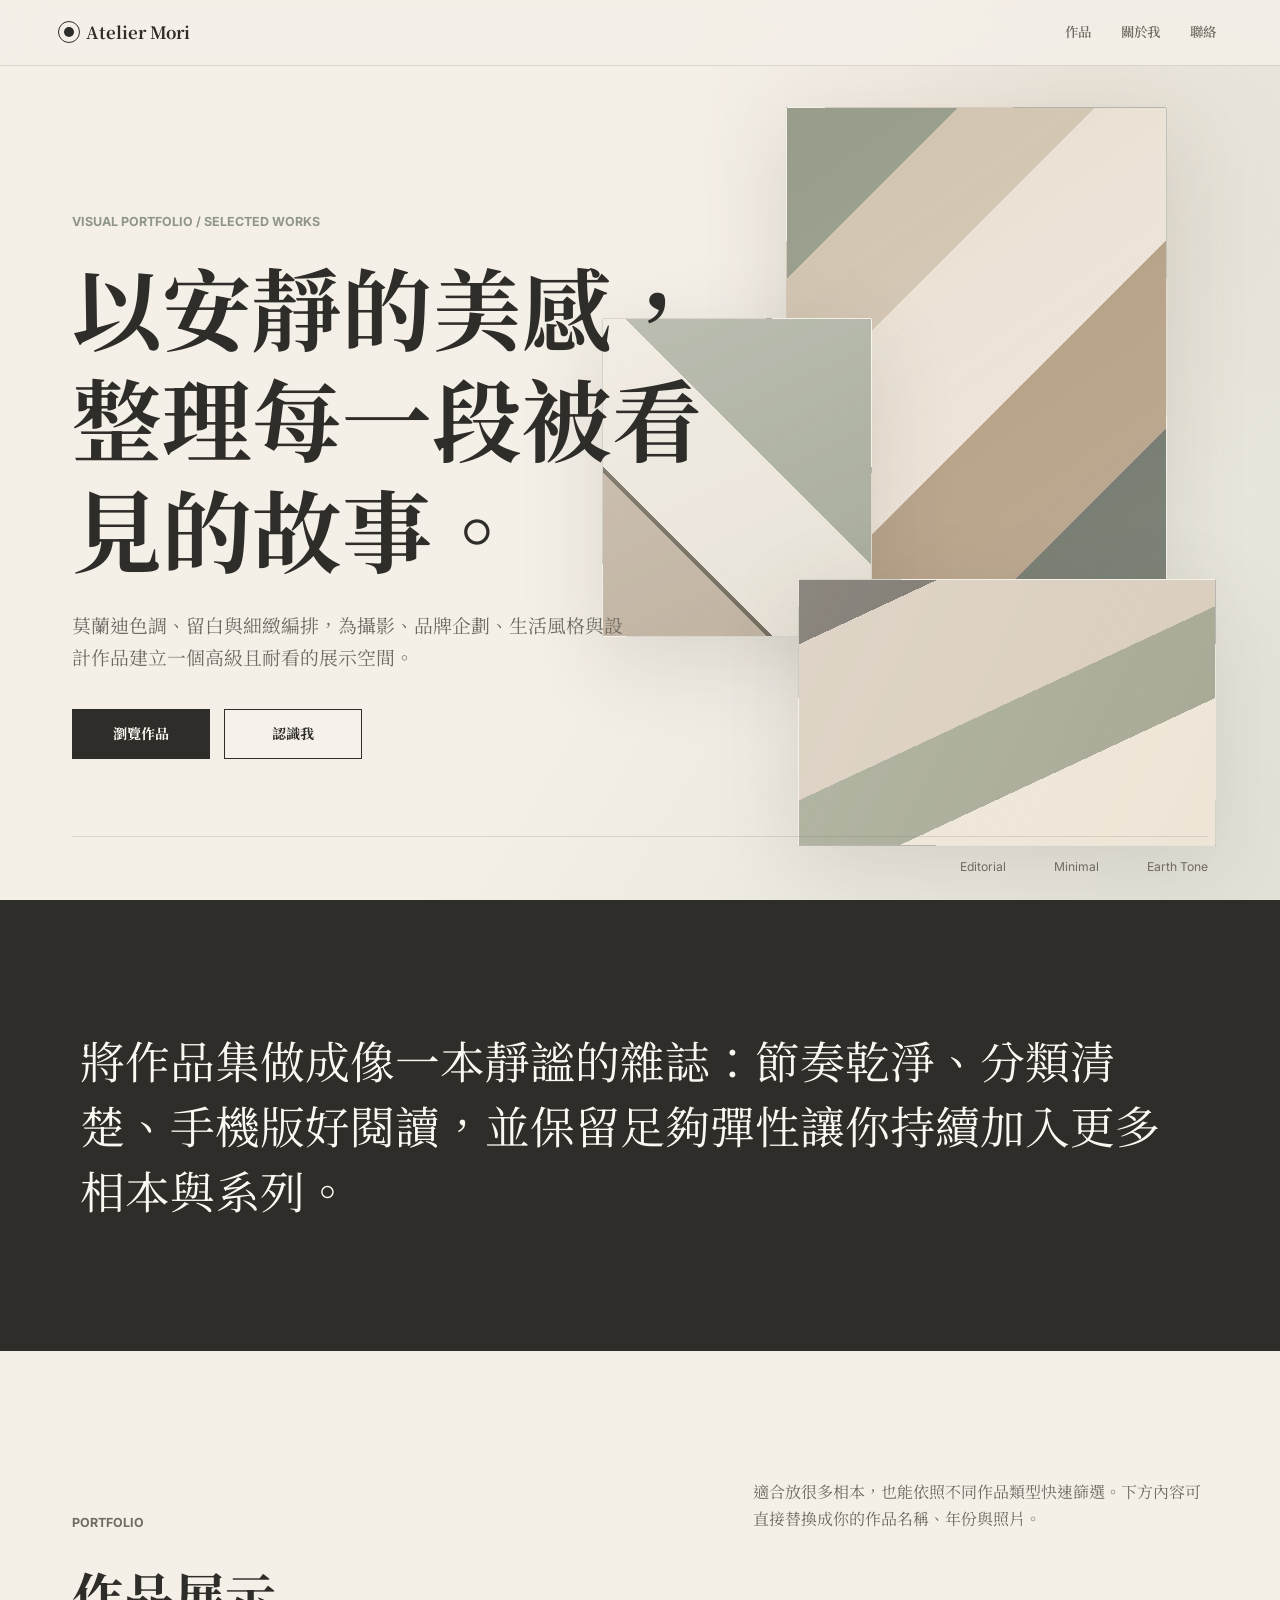
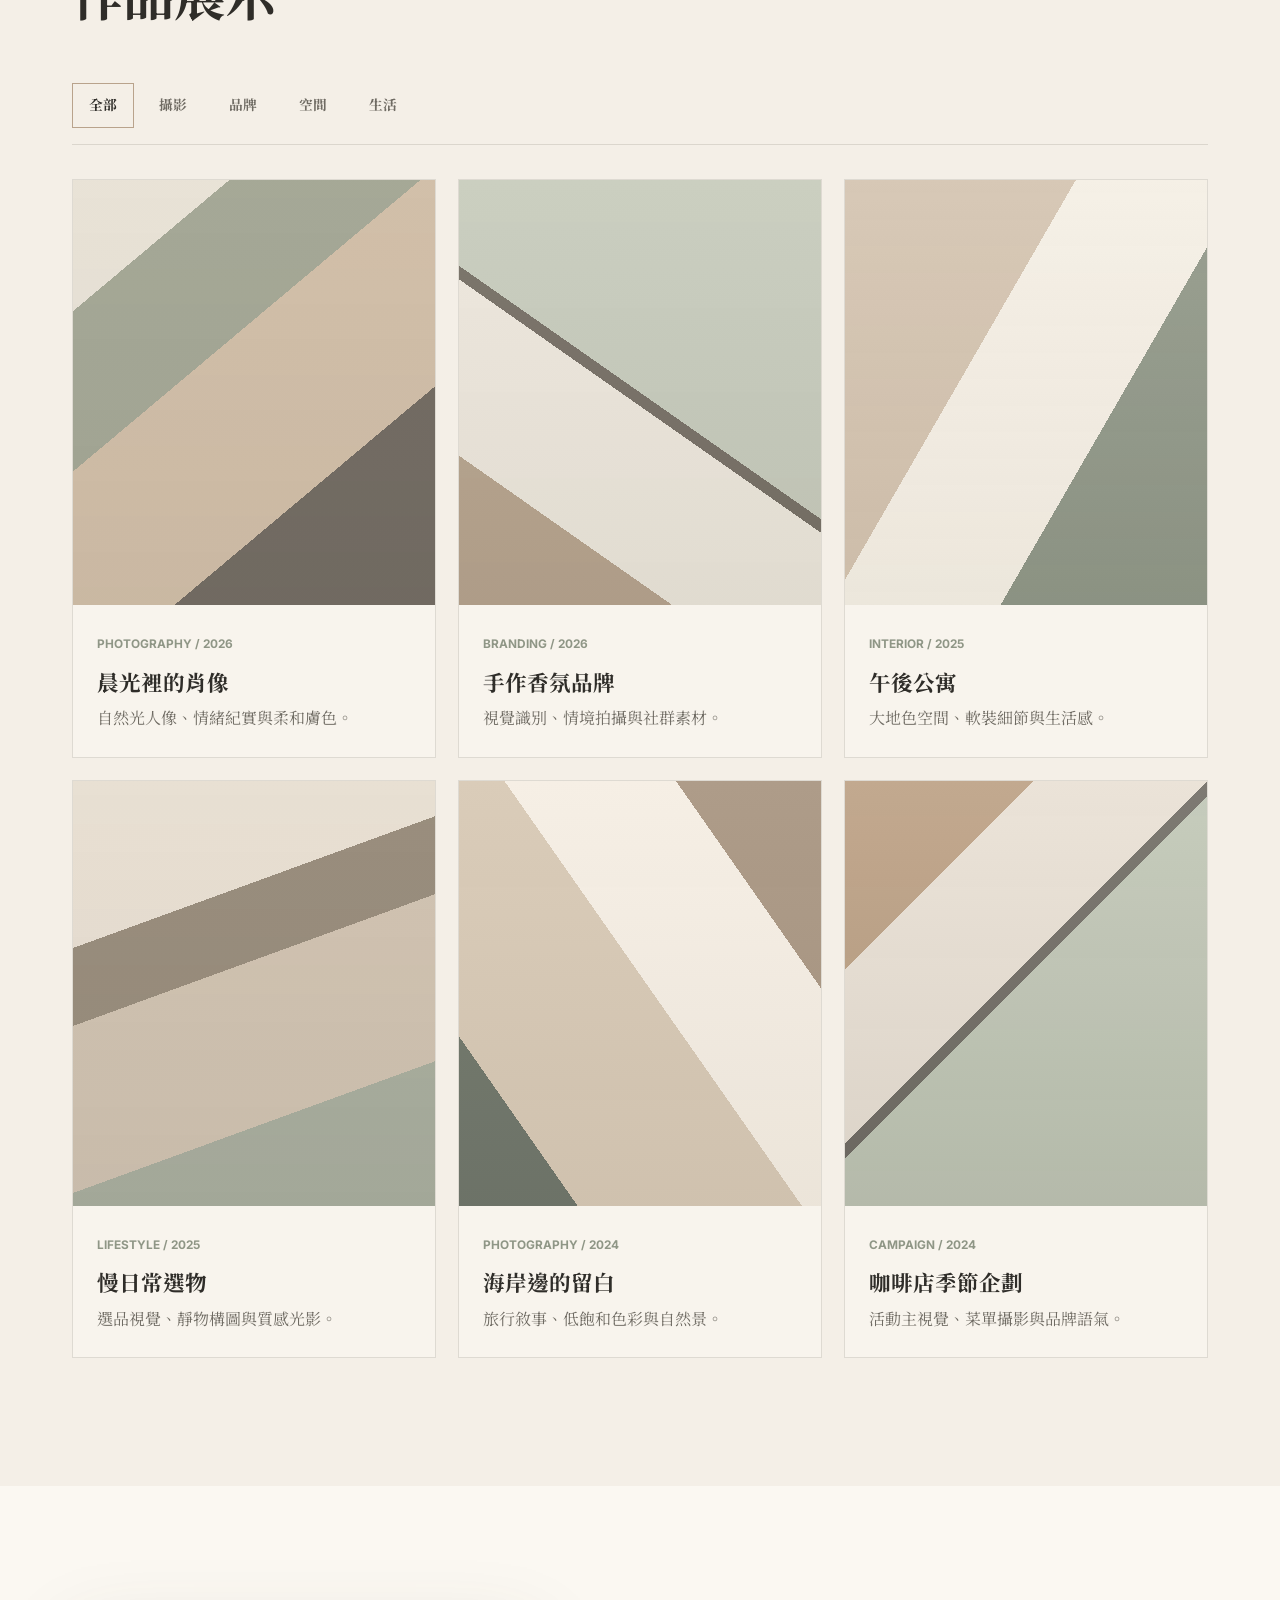
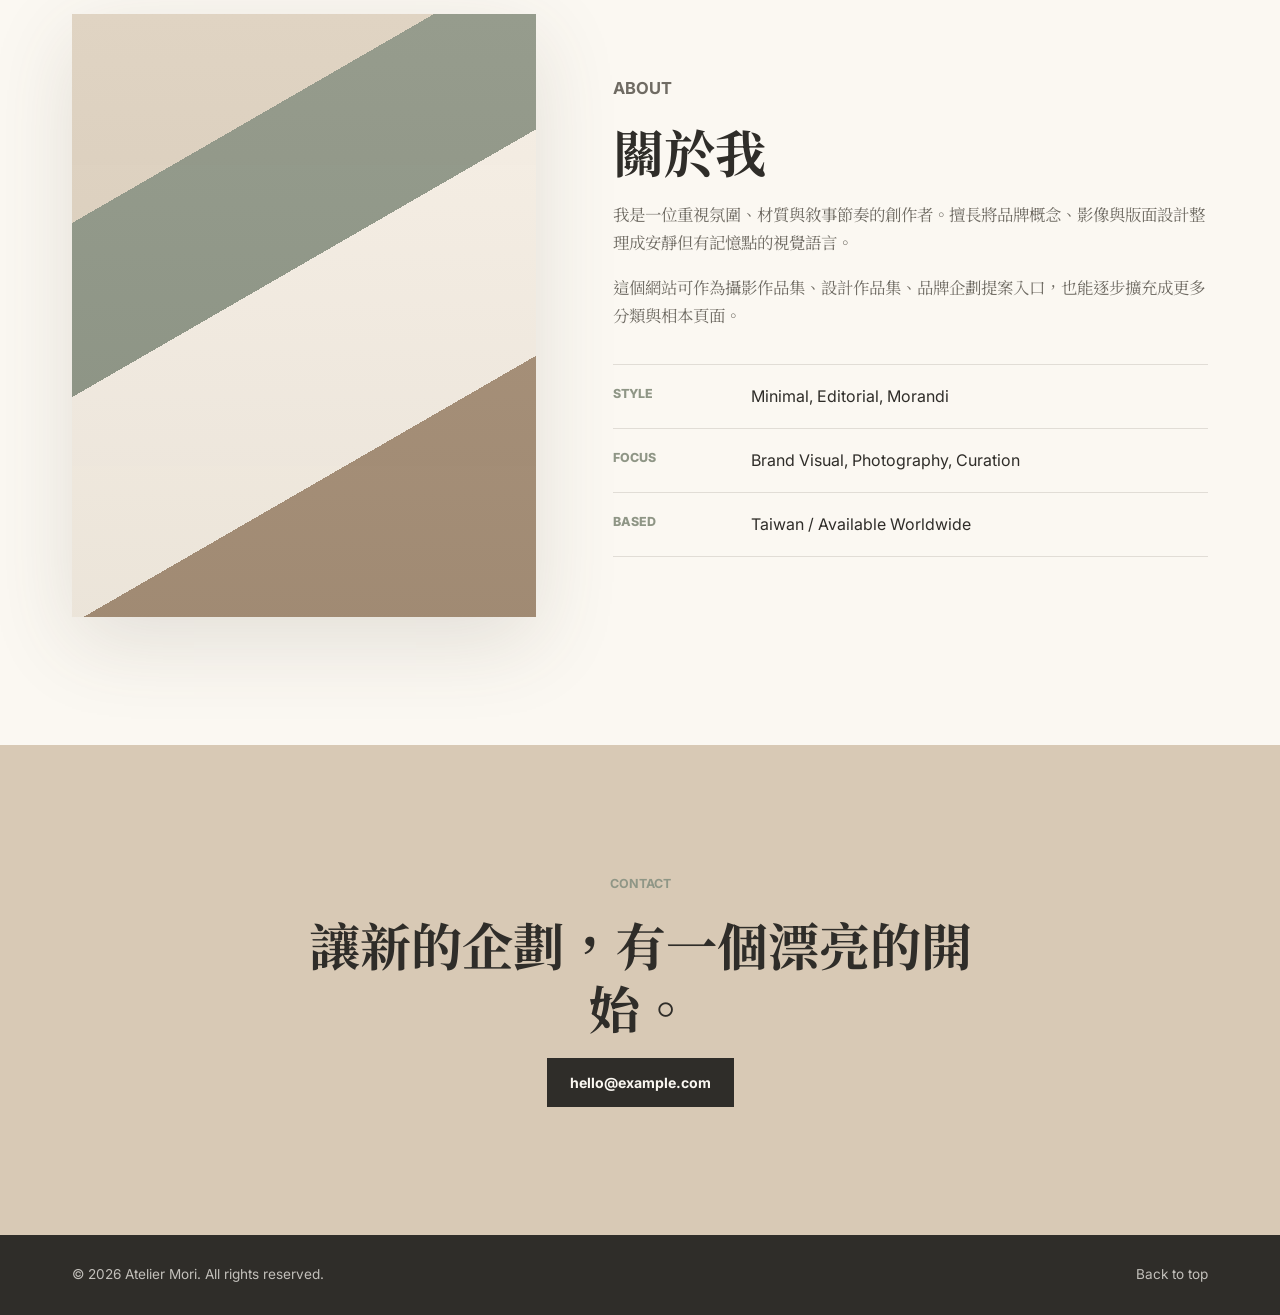
==== index.html @ 86e2d715 "Add files via upload" ====
<!DOCTYPE html>
<html lang="zh-Hant">
  <head>
    <meta charset="UTF-8" />
    <meta name="viewport" content="width=device-width, initial-scale=1.0" />
    <meta
      name="description"
      content="極簡文青風作品集網站，適合攝影、設計、品牌與生活風格創作者。"
    />
    <title>Atelier Mori | Portfolio</title>
    <link rel="preconnect" href="https://fonts.googleapis.com" />
    <link rel="preconnect" href="https://fonts.gstatic.com" crossorigin />
    <link
      href="https://fonts.googleapis.com/css2?family=Noto+Serif+TC:wght@500;700&family=Inter:wght@400;500;600&display=swap"
      rel="stylesheet"
    />
    <link rel="stylesheet" href="styles.css" />
  </head>
  <body>
    <header class="site-header" data-header>
      <a class="brand" href="#top" aria-label="回到首頁">
        <span class="brand-mark"></span>
        Atelier Mori
      </a>

      <button class="menu-toggle" type="button" aria-expanded="false" aria-controls="site-nav">
        <span></span>
        <span></span>
      </button>

      <nav class="site-nav" id="site-nav">
        <a href="#works">作品</a>
        <a href="#about">關於我</a>
        <a href="#contact">聯絡</a>
      </nav>
    </header>

    <main id="top">
      <section class="hero" aria-labelledby="hero-title">
        <div class="hero-media" aria-hidden="true">
          <div class="hero-frame frame-one"></div>
          <div class="hero-frame frame-two"></div>
          <div class="hero-frame frame-three"></div>
        </div>

        <div class="hero-content">
          <p class="eyebrow">Visual Portfolio / Selected Works</p>
          <h1 id="hero-title">以安靜的美感，整理每一段被看見的故事。</h1>
          <p class="hero-copy">
            莫蘭迪色調、留白與細緻編排，為攝影、品牌企劃、生活風格與設計作品建立一個高級且耐看的展示空間。
          </p>
          <div class="hero-actions">
            <a class="button primary" href="#works">瀏覽作品</a>
            <a class="button ghost" href="#about">認識我</a>
          </div>
        </div>

        <div class="hero-note" aria-label="品牌關鍵字">
          <span>Editorial</span>
          <span>Minimal</span>
          <span>Earth Tone</span>
        </div>
      </section>

      <section class="section intro" aria-label="品牌風格簡介">
        <p>
          將作品集做成像一本靜謐的雜誌：節奏乾淨、分類清楚、手機版好閱讀，並保留足夠彈性讓你持續加入更多相本與系列。
        </p>
      </section>

      <section class="section works" id="works" aria-labelledby="works-title">
        <div class="section-heading">
          <p class="eyebrow">Portfolio</p>
          <h2 id="works-title">作品展示</h2>
          <p>
            適合放很多相本，也能依照不同作品類型快速篩選。下方內容可直接替換成你的作品名稱、年份與照片。
          </p>
        </div>

        <div class="filter-bar" role="list" aria-label="作品分類">
          <button class="filter-button active" type="button" data-filter="all">全部</button>
          <button class="filter-button" type="button" data-filter="photo">攝影</button>
          <button class="filter-button" type="button" data-filter="brand">品牌</button>
          <button class="filter-button" type="button" data-filter="space">空間</button>
          <button class="filter-button" type="button" data-filter="lifestyle">生活</button>
        </div>

        <div class="album-grid">
          <article class="album-card" data-category="photo">
            <div class="album-cover cover-01"></div>
            <div class="album-info">
              <span>Photography / 2026</span>
              <h3>晨光裡的肖像</h3>
              <p>自然光人像、情緒紀實與柔和膚色。</p>
            </div>
          </article>

          <article class="album-card" data-category="brand">
            <div class="album-cover cover-02"></div>
            <div class="album-info">
              <span>Branding / 2026</span>
              <h3>手作香氛品牌</h3>
              <p>視覺識別、情境拍攝與社群素材。</p>
            </div>
          </article>

          <article class="album-card" data-category="space">
            <div class="album-cover cover-03"></div>
            <div class="album-info">
              <span>Interior / 2025</span>
              <h3>午後公寓</h3>
              <p>大地色空間、軟裝細節與生活感。</p>
            </div>
          </article>

          <article class="album-card" data-category="lifestyle">
            <div class="album-cover cover-04"></div>
            <div class="album-info">
              <span>Lifestyle / 2025</span>
              <h3>慢日常選物</h3>
              <p>選品視覺、靜物構圖與質感光影。</p>
            </div>
          </article>

          <article class="album-card" data-category="photo">
            <div class="album-cover cover-05"></div>
            <div class="album-info">
              <span>Photography / 2024</span>
              <h3>海岸邊的留白</h3>
              <p>旅行敘事、低飽和色彩與自然景。</p>
            </div>
          </article>

          <article class="album-card" data-category="brand">
            <div class="album-cover cover-06"></div>
            <div class="album-info">
              <span>Campaign / 2024</span>
              <h3>咖啡店季節企劃</h3>
              <p>活動主視覺、菜單攝影與品牌語氣。</p>
            </div>
          </article>
        </div>
      </section>

      <section class="section about" id="about" aria-labelledby="about-title">
        <div class="about-portrait" aria-hidden="true"></div>
        <div class="about-content">
          <p class="eyebrow">About</p>
          <h2 id="about-title">關於我</h2>
          <p>
            我是一位重視氛圍、材質與敘事節奏的創作者。擅長將品牌概念、影像與版面設計整理成安靜但有記憶點的視覺語言。
          </p>
          <p>
            這個網站可作為攝影作品集、設計作品集、品牌企劃提案入口，也能逐步擴充成更多分類與相本頁面。
          </p>
          <dl class="about-list">
            <div>
              <dt>Style</dt>
              <dd>Minimal, Editorial, Morandi</dd>
            </div>
            <div>
              <dt>Focus</dt>
              <dd>Brand Visual, Photography, Curation</dd>
            </div>
            <div>
              <dt>Based</dt>
              <dd>Taiwan / Available Worldwide</dd>
            </div>
          </dl>
        </div>
      </section>

      <section class="section contact" id="contact" aria-labelledby="contact-title">
        <p class="eyebrow">Contact</p>
        <h2 id="contact-title">讓新的企劃，有一個漂亮的開始。</h2>
        <a class="button primary" href="mailto:hello@example.com">hello@example.com</a>
      </section>
    </main>

    <footer class="site-footer">
      <p>© 2026 Atelier Mori. All rights reserved.</p>
      <a href="#top">Back to top</a>
    </footer>

    <script src="script.js"></script>
  </body>
</html>
---- styles.css ----
:root {
  --linen: #f4efe7;
  --sand: #d8c9b5;
  --clay: #b9a38c;
  --moss: #8f9686;
  --sage: #c2c8b8;
  --stone: #6f6b63;
  --charcoal: #2f2d29;
  --paper: #fbf8f2;
  --line: rgba(91, 82, 71, 0.16);
  --shadow: 0 24px 80px rgba(79, 69, 55, 0.14);
  --serif: "Noto Serif TC", serif;
  --sans: "Inter", "Noto Serif TC", sans-serif;
}

* {
  box-sizing: border-box;
}

html {
  scroll-behavior: smooth;
}

body {
  margin: 0;
  background: var(--linen);
  color: var(--charcoal);
  font-family: var(--sans);
  line-height: 1.7;
}

a {
  color: inherit;
  text-decoration: none;
}

button {
  font: inherit;
}

.site-header {
  align-items: center;
  background: rgba(244, 239, 231, 0.84);
  backdrop-filter: blur(18px);
  border-bottom: 1px solid var(--line);
  display: flex;
  inset: 0 0 auto;
  justify-content: space-between;
  padding: 18px clamp(20px, 5vw, 64px);
  position: fixed;
  transition: box-shadow 0.25s ease, padding 0.25s ease;
  z-index: 20;
}

.site-header.scrolled {
  box-shadow: 0 12px 42px rgba(74, 65, 53, 0.08);
  padding-block: 12px;
}

.brand {
  align-items: center;
  display: inline-flex;
  font-family: var(--serif);
  font-size: 1.05rem;
  font-weight: 700;
  gap: 12px;
}

.brand-mark {
  background: var(--charcoal);
  border-radius: 50%;
  display: inline-block;
  height: 10px;
  position: relative;
  width: 10px;
}

.brand-mark::after {
  border: 1px solid var(--charcoal);
  border-radius: 50%;
  content: "";
  height: 20px;
  left: -6px;
  position: absolute;
  top: -6px;
  width: 20px;
}

.site-nav {
  align-items: center;
  display: flex;
  gap: 30px;
  font-size: 0.84rem;
  font-weight: 600;
}

.site-nav a {
  color: var(--stone);
}

.site-nav a:hover {
  color: var(--charcoal);
}

.menu-toggle {
  background: transparent;
  border: 0;
  cursor: pointer;
  display: none;
  height: 36px;
  padding: 8px;
  width: 42px;
}

.menu-toggle span {
  background: var(--charcoal);
  display: block;
  height: 1px;
  margin: 7px 0;
  width: 100%;
}

.hero {
  display: grid;
  min-height: 100svh;
  overflow: hidden;
  padding: 118px clamp(20px, 6vw, 72px) 48px;
  place-items: center;
  position: relative;
}

.hero::before {
  background:
    linear-gradient(120deg, rgba(244, 239, 231, 0.96) 0%, rgba(244, 239, 231, 0.62) 52%, rgba(194, 200, 184, 0.34) 100%),
    radial-gradient(circle at 82% 18%, rgba(185, 163, 140, 0.34), transparent 30%);
  content: "";
  inset: 0;
  position: absolute;
}

.hero-media {
  inset: 92px clamp(18px, 5vw, 70px) 54px auto;
  max-width: 48vw;
  position: absolute;
  width: 640px;
  z-index: 1;
}

.hero-frame,
.about-portrait,
.album-cover {
  background-size: cover;
  box-shadow: var(--shadow);
}

.hero-frame {
  border: 1px solid rgba(255, 255, 255, 0.4);
  position: absolute;
}

.frame-one {
  aspect-ratio: 4 / 5;
  background:
    linear-gradient(145deg, rgba(47, 45, 41, 0.04), rgba(255, 255, 255, 0.1)),
    linear-gradient(135deg, #9ca18f 0 20%, #d7c9b5 20% 36%, #efe6d9 36% 60%, #b7a086 60% 82%, #6f7569 82%);
  right: 8%;
  top: 2%;
  width: min(390px, 62%);
}

.frame-two {
  aspect-ratio: 1 / 1.18;
  background:
    linear-gradient(155deg, rgba(255, 255, 255, 0.18), rgba(47, 45, 41, 0.04)),
    linear-gradient(45deg, #c5b7a5 0 28%, #746d5f 28% 29%, #efe9de 29% 58%, #acb09f 58% 100%);
  left: 0;
  top: 30%;
  width: min(280px, 44%);
}

.frame-three {
  aspect-ratio: 5 / 3.2;
  background:
    linear-gradient(115deg, rgba(255, 255, 255, 0.16), transparent),
    linear-gradient(155deg, #756f66 0 14%, #d9cdbd 14% 48%, #a7a995 48% 68%, #eee5d7 68%);
  bottom: 0;
  right: 0;
  width: min(430px, 68%);
}

.hero-content {
  justify-self: start;
  max-width: 680px;
  position: relative;
  width: min(100%, 680px);
  z-index: 2;
}

.eyebrow {
  color: var(--moss);
  font-size: 0.78rem;
  font-weight: 700;
  margin: 0 0 18px;
  text-transform: uppercase;
}

h1,
h2,
h3,
p {
  margin-top: 0;
}

h1,
h2,
h3 {
  font-family: var(--serif);
  line-height: 1.24;
}

h1 {
  font-size: clamp(2.8rem, 7vw, 6.8rem);
  margin-bottom: 28px;
  max-width: 850px;
}

h2 {
  font-size: clamp(2rem, 4vw, 4.2rem);
  margin-bottom: 18px;
}

h3 {
  font-size: 1.35rem;
  margin-bottom: 10px;
}

.hero-copy {
  color: var(--stone);
  font-size: clamp(1rem, 1.5vw, 1.18rem);
  max-width: 560px;
}

.hero-actions {
  display: flex;
  flex-wrap: wrap;
  gap: 14px;
  margin-top: 34px;
}

.button {
  align-items: center;
  border: 1px solid var(--charcoal);
  display: inline-flex;
  font-size: 0.88rem;
  font-weight: 700;
  justify-content: center;
  min-height: 48px;
  min-width: 138px;
  padding: 12px 22px;
  transition: transform 0.2s ease, background 0.2s ease, color 0.2s ease;
}

.button:hover {
  transform: translateY(-2px);
}

.button.primary {
  background: var(--charcoal);
  color: var(--paper);
}

.button.ghost {
  background: rgba(251, 248, 242, 0.28);
}

.hero-note {
  align-items: center;
  border-top: 1px solid var(--line);
  bottom: 22px;
  color: var(--stone);
  display: flex;
  font-size: 0.76rem;
  gap: clamp(16px, 4vw, 48px);
  inset-inline: clamp(20px, 6vw, 72px);
  justify-content: flex-end;
  padding-top: 20px;
  position: absolute;
  z-index: 2;
}

.section {
  padding: clamp(72px, 10vw, 132px) clamp(20px, 6vw, 72px);
}

.intro {
  background: var(--charcoal);
  color: var(--paper);
}

.intro p {
  font-family: var(--serif);
  font-size: clamp(1.5rem, 3.5vw, 3.3rem);
  line-height: 1.45;
  margin: 0 auto;
  max-width: 1120px;
}

.section-heading {
  display: grid;
  gap: 18px;
  grid-template-columns: minmax(0, 0.8fr) minmax(280px, 0.55fr);
  margin-bottom: 38px;
}

.section-heading .eyebrow,
.section-heading h2 {
  grid-column: 1;
}

.section-heading p {
  align-self: end;
  color: var(--stone);
  grid-column: 2;
  grid-row: 1 / span 2;
  margin-bottom: 12px;
}

.filter-bar {
  border-bottom: 1px solid var(--line);
  display: flex;
  gap: 8px;
  margin-bottom: 34px;
  overflow-x: auto;
  padding-bottom: 16px;
}

.filter-button {
  background: transparent;
  border: 1px solid transparent;
  color: var(--stone);
  cursor: pointer;
  flex: 0 0 auto;
  font-size: 0.86rem;
  font-weight: 700;
  padding: 10px 16px;
}

.filter-button.active,
.filter-button:hover {
  border-color: var(--clay);
  color: var(--charcoal);
}

.album-grid {
  display: grid;
  gap: 22px;
  grid-template-columns: repeat(3, minmax(0, 1fr));
}

.album-card {
  background: rgba(251, 248, 242, 0.58);
  border: 1px solid var(--line);
  overflow: hidden;
  transition: opacity 0.25s ease, transform 0.25s ease;
}

.album-card:hover {
  transform: translateY(-6px);
}

.album-card.hidden {
  display: none;
}

.album-cover {
  aspect-ratio: 4 / 4.7;
  box-shadow: none;
}

.cover-01 {
  background:
    linear-gradient(rgba(47, 45, 41, 0.03), rgba(47, 45, 41, 0.08)),
    linear-gradient(140deg, #eee8dc 0 18%, #a9ac9a 18% 40%, #d7c4ad 40% 70%, #766f66 70%);
}

.cover-02 {
  background:
    linear-gradient(rgba(255, 255, 255, 0.05), rgba(47, 45, 41, 0.07)),
    linear-gradient(35deg, #b8a58f 0 22%, #eee8dd 22% 48%, #777066 48% 50%, #c8ccbd 50%);
}

.cover-03 {
  background:
    linear-gradient(rgba(255, 255, 255, 0.1), rgba(47, 45, 41, 0.04)),
    linear-gradient(120deg, #d3c2ae 0 38%, #f4eee3 38% 66%, #8f9686 66%);
}

.cover-04 {
  background:
    linear-gradient(rgba(47, 45, 41, 0.02), rgba(47, 45, 41, 0.08)),
    linear-gradient(160deg, #ece3d6 0 30%, #9c907f 30% 44%, #d5c7b5 44% 74%, #adb2a2 74%);
}

.cover-05 {
  background:
    linear-gradient(rgba(255, 255, 255, 0.06), rgba(47, 45, 41, 0.05)),
    linear-gradient(55deg, #70766a 0 18%, #d8c9b5 18% 52%, #f5eee3 52% 78%, #a99682 78%);
}

.cover-06 {
  background:
    linear-gradient(rgba(255, 255, 255, 0.1), rgba(47, 45, 41, 0.08)),
    linear-gradient(135deg, #bb9f82 0 24%, #e9e0d4 24% 46%, #6f6b63 46% 48%, #c0c6b5 48%);
}

.album-info {
  padding: 24px;
}

.album-info span {
  color: var(--moss);
  display: inline-block;
  font-size: 0.74rem;
  font-weight: 700;
  margin-bottom: 14px;
  text-transform: uppercase;
}

.album-info p {
  color: var(--stone);
  margin-bottom: 0;
}

.about {
  align-items: center;
  background: var(--paper);
  display: grid;
  gap: clamp(34px, 6vw, 86px);
  grid-template-columns: minmax(260px, 0.78fr) minmax(0, 1fr);
}

.about-portrait {
  aspect-ratio: 4 / 5.2;
  background:
    linear-gradient(rgba(255, 255, 255, 0.06), rgba(47, 45, 41, 0.05)),
    linear-gradient(150deg, #ded1bf 0 24%, #8f9686 24% 44%, #f5eee3 44% 70%, #a68f77 70%);
  min-height: 420px;
}

.about-content {
  max-width: 680px;
}

.about-content p {
  color: var(--stone);
  font-size: 1.03rem;
}

.about-list {
  border-top: 1px solid var(--line);
  margin: 34px 0 0;
}

.about-list div {
  border-bottom: 1px solid var(--line);
  display: grid;
  gap: 18px;
  grid-template-columns: 120px 1fr;
  padding: 18px 0;
}

.about-list dt {
  color: var(--moss);
  font-size: 0.78rem;
  font-weight: 800;
  text-transform: uppercase;
}

.about-list dd {
  margin: 0;
}

.contact {
  background: var(--sand);
  text-align: center;
}

.contact h2 {
  margin-inline: auto;
  max-width: 760px;
}

.site-footer {
  align-items: center;
  background: var(--charcoal);
  color: rgba(251, 248, 242, 0.72);
  display: flex;
  font-size: 0.85rem;
  justify-content: space-between;
  padding: 28px clamp(20px, 6vw, 72px);
}

.site-footer p {
  margin: 0;
}

@media (max-width: 900px) {
  .menu-toggle {
    display: block;
  }

  .site-nav {
    align-items: stretch;
    background: rgba(251, 248, 242, 0.97);
    border-bottom: 1px solid var(--line);
    display: none;
    flex-direction: column;
    gap: 0;
    inset: 73px 0 auto;
    padding: 12px 20px 22px;
    position: fixed;
  }

  .site-nav.open {
    display: flex;
  }

  .site-nav a {
    padding: 14px 0;
  }

  .hero {
    align-items: end;
    min-height: 820px;
    padding-top: 96px;
  }

  .hero-media {
    inset: 84px 20px auto;
    height: 370px;
    max-width: none;
    width: auto;
  }

  .hero-content {
    margin-top: 330px;
  }

  .hero-note {
    justify-content: flex-start;
  }

  .section-heading,
  .about {
    grid-template-columns: 1fr;
  }

  .section-heading p,
  .section-heading .eyebrow,
  .section-heading h2 {
    grid-column: 1;
    grid-row: auto;
  }

  .album-grid {
    grid-template-columns: repeat(2, minmax(0, 1fr));
  }
}

@media (max-width: 620px) {
  .site-header {
    padding-inline: 18px;
  }

  h1 {
    font-size: clamp(2.45rem, 15vw, 4.1rem);
  }

  .hero {
    min-height: 790px;
    padding-inline: 18px;
  }

  .hero-media {
    height: 315px;
  }

  .hero-content {
    margin-top: 300px;
  }

  .hero-actions,
  .button {
    width: 100%;
  }

  .hero-note {
    display: none;
  }

  .album-grid {
    grid-template-columns: 1fr;
  }

  .album-info {
    padding: 22px;
  }

  .about-portrait {
    min-height: 340px;
  }

  .about-list div {
    grid-template-columns: 1fr;
    gap: 4px;
  }

  .site-footer {
    align-items: flex-start;
    flex-direction: column;
    gap: 12px;
  }
}
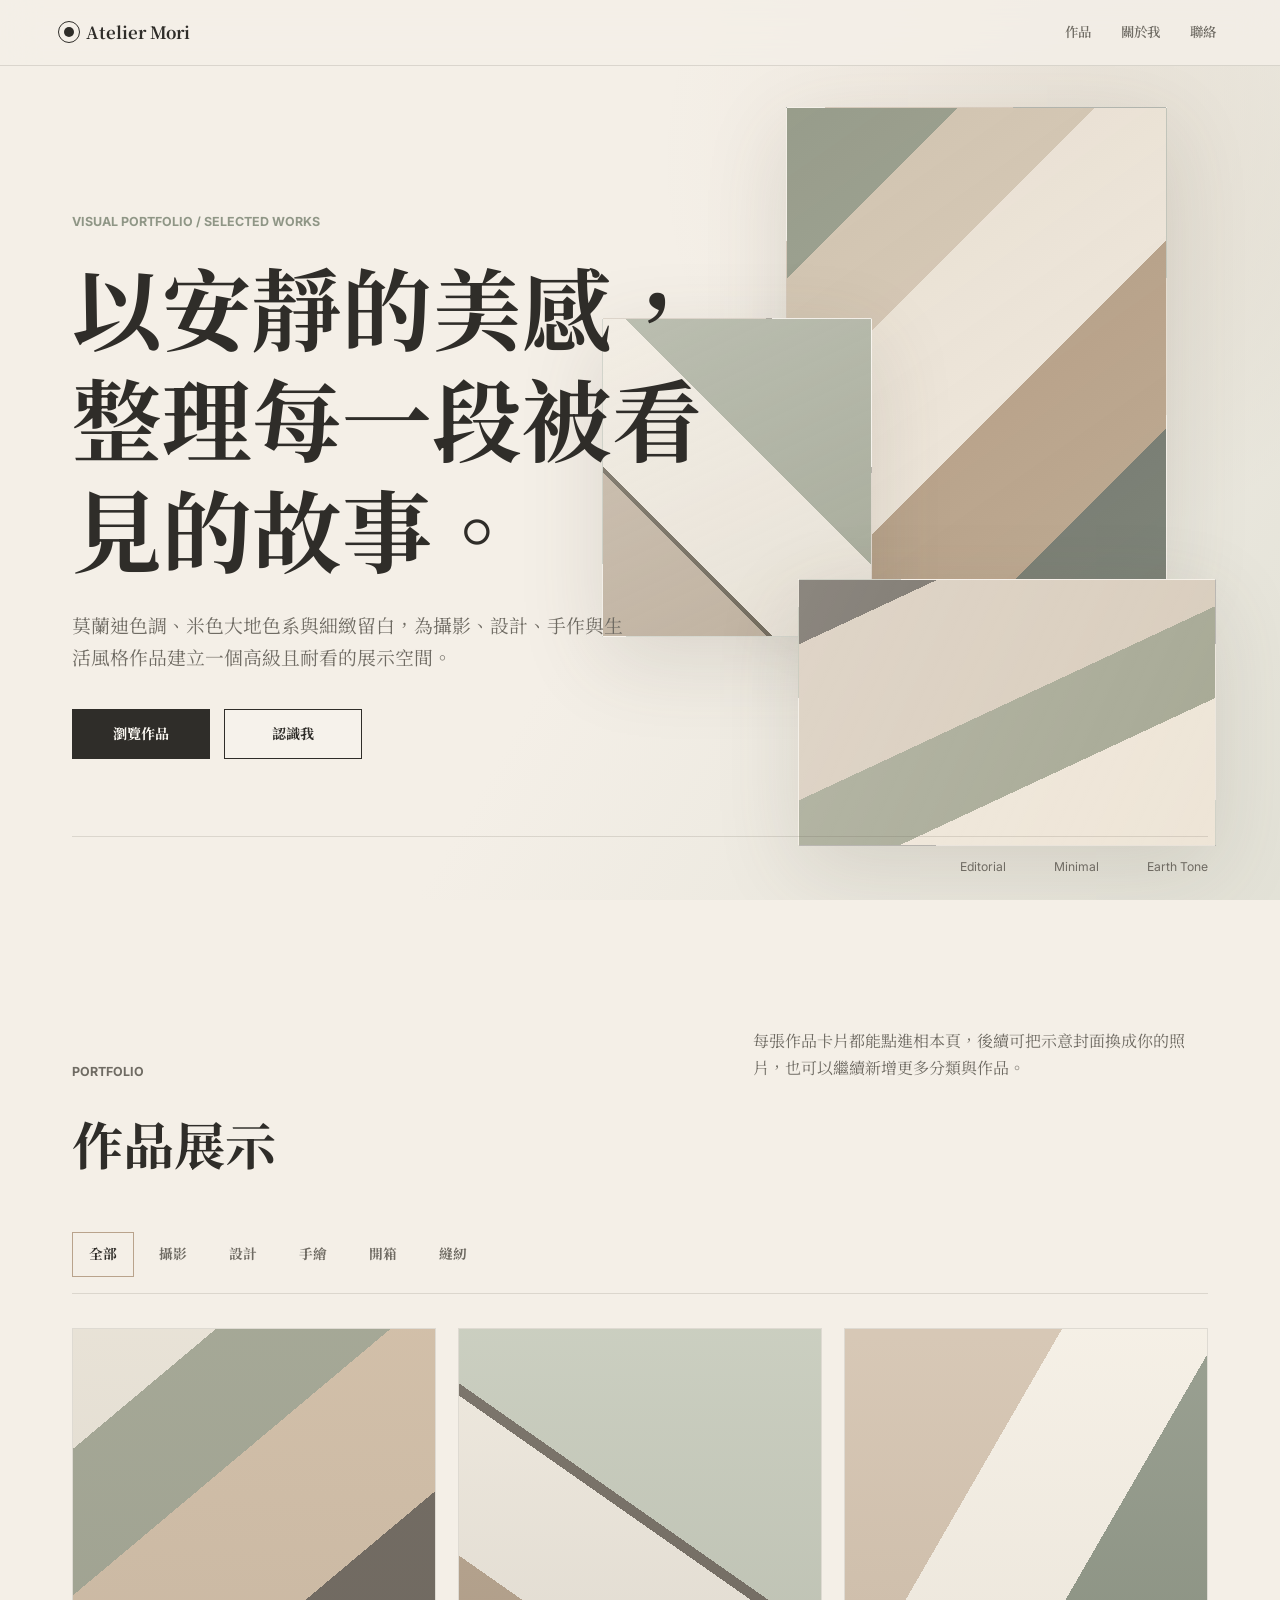
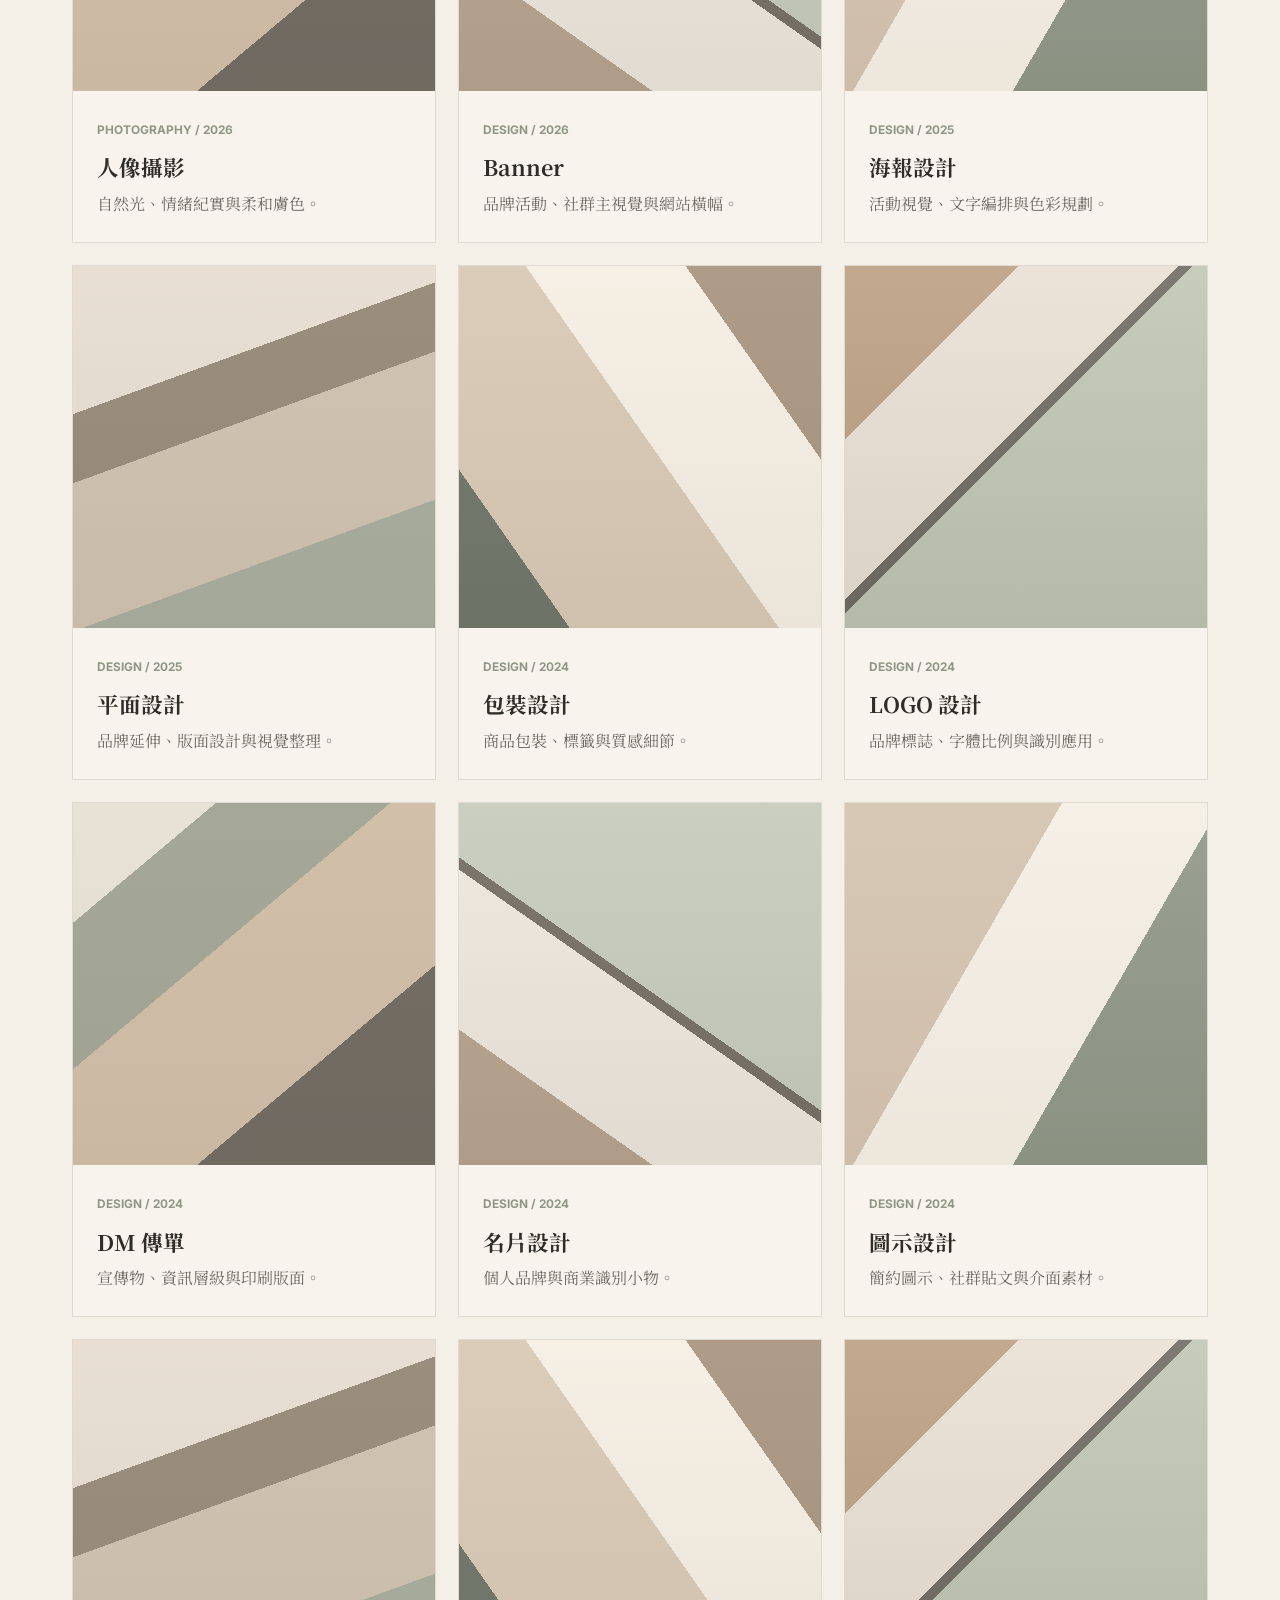
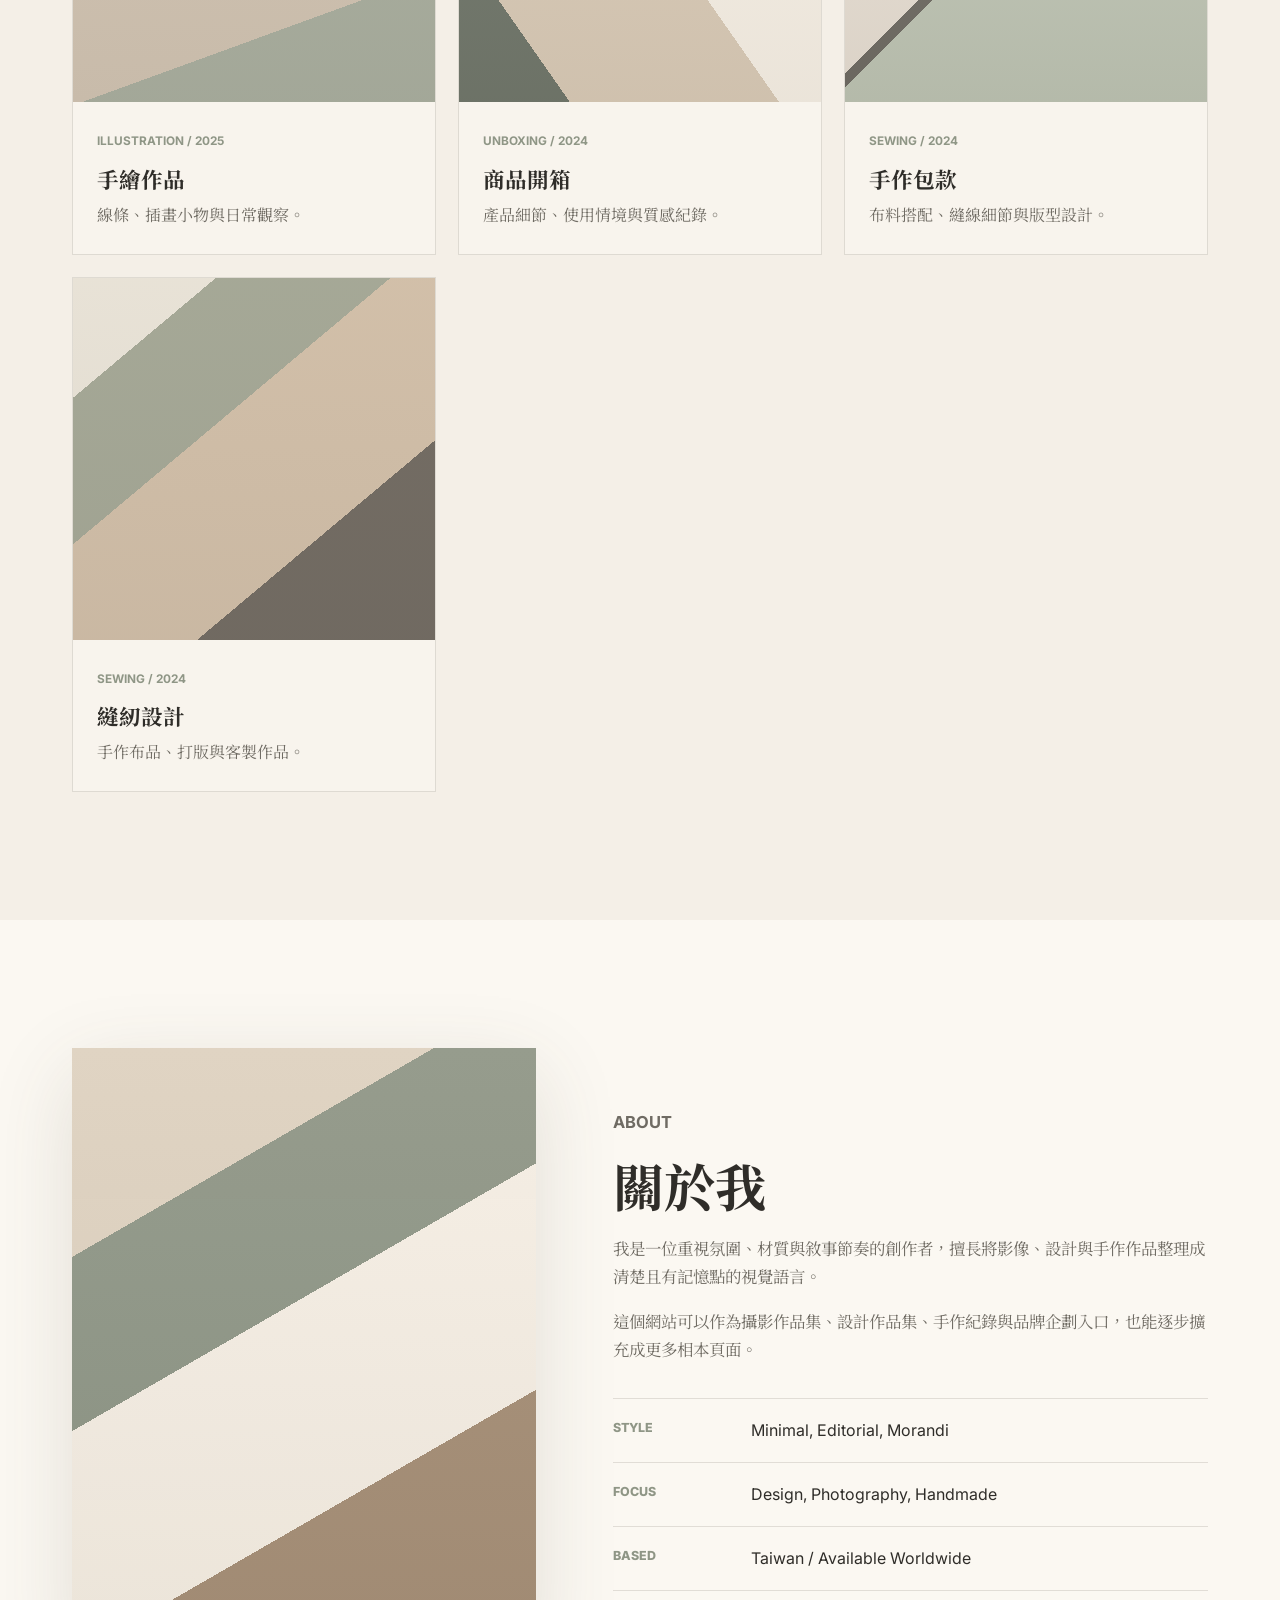
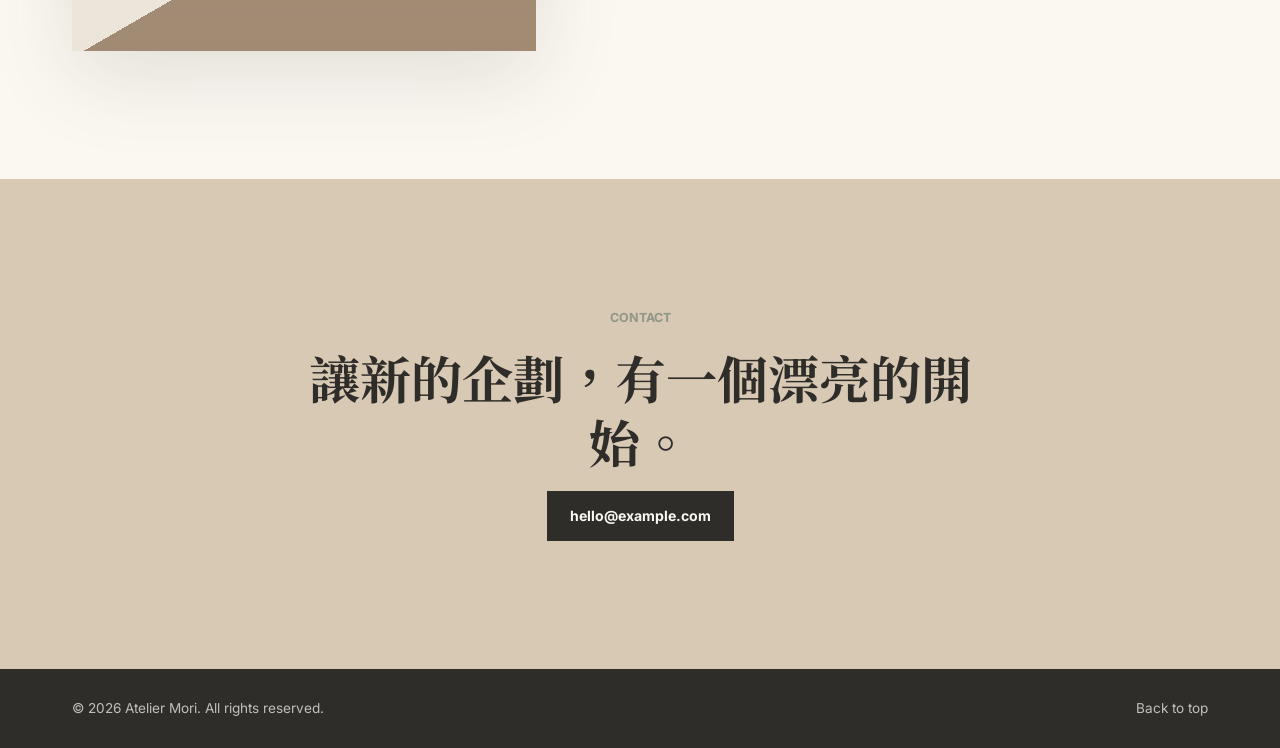
==== commit 39b95536: "Add files via upload" ====
--- a/index.html
+++ b/index.html
@@ -5,9 +5,9 @@
     <meta name="viewport" content="width=device-width, initial-scale=1.0" />
     <meta
       name="description"
-      content="極簡文青風作品集網站，適合攝影、設計、品牌與生活風格創作者。"
+      content="高級感品牌風格作品集網站，收錄攝影、平面設計、手繪、開箱與縫紉作品。"
     />
-    <title>Atelier Mori | Portfolio</title>
+    <title>Atelier Mori | 作品集</title>
     <link rel="preconnect" href="https://fonts.googleapis.com" />
     <link rel="preconnect" href="https://fonts.gstatic.com" crossorigin />
     <link
@@ -18,7 +18,7 @@
   </head>
   <body>
     <header class="site-header" data-header>
-      <a class="brand" href="#top" aria-label="回到首頁">
+      <a class="brand" href="index.html#top" aria-label="回到首頁">
         <span class="brand-mark"></span>
         Atelier Mori
       </a>
@@ -47,7 +47,7 @@
           <p class="eyebrow">Visual Portfolio / Selected Works</p>
           <h1 id="hero-title">以安靜的美感，整理每一段被看見的故事。</h1>
           <p class="hero-copy">
-            莫蘭迪色調、留白與細緻編排，為攝影、品牌企劃、生活風格與設計作品建立一個高級且耐看的展示空間。
+            莫蘭迪色調、米色大地色系與細緻留白，為攝影、設計、手作與生活風格作品建立一個高級且耐看的展示空間。
           </p>
           <div class="hero-actions">
             <a class="button primary" href="#works">瀏覽作品</a>
@@ -60,12 +60,6 @@
           <span>Minimal</span>
           <span>Earth Tone</span>
         </div>
-      </section>
-
-      <section class="section intro" aria-label="品牌風格簡介">
-        <p>
-          將作品集做成像一本靜謐的雜誌：節奏乾淨、分類清楚、手機版好閱讀，並保留足夠彈性讓你持續加入更多相本與系列。
-        </p>
       </section>
 
       <section class="section works" id="works" aria-labelledby="works-title">
@@ -73,72 +67,136 @@
           <p class="eyebrow">Portfolio</p>
           <h2 id="works-title">作品展示</h2>
           <p>
-            適合放很多相本，也能依照不同作品類型快速篩選。下方內容可直接替換成你的作品名稱、年份與照片。
+            每張作品卡片都能點進相本頁，後續可把示意封面換成你的照片，也可以繼續新增更多分類與作品。
           </p>
         </div>
 
         <div class="filter-bar" role="list" aria-label="作品分類">
           <button class="filter-button active" type="button" data-filter="all">全部</button>
           <button class="filter-button" type="button" data-filter="photo">攝影</button>
-          <button class="filter-button" type="button" data-filter="brand">品牌</button>
-          <button class="filter-button" type="button" data-filter="space">空間</button>
-          <button class="filter-button" type="button" data-filter="lifestyle">生活</button>
+          <button class="filter-button" type="button" data-filter="design">設計</button>
+          <button class="filter-button" type="button" data-filter="handdrawn">手繪</button>
+          <button class="filter-button" type="button" data-filter="unboxing">開箱</button>
+          <button class="filter-button" type="button" data-filter="sewing">縫紉</button>
         </div>
 
         <div class="album-grid">
-          <article class="album-card" data-category="photo">
+          <a class="album-card" href="album.html?id=photo-portrait" data-category="photo">
             <div class="album-cover cover-01"></div>
             <div class="album-info">
               <span>Photography / 2026</span>
-              <h3>晨光裡的肖像</h3>
-              <p>自然光人像、情緒紀實與柔和膚色。</p>
-            </div>
-          </article>
-
-          <article class="album-card" data-category="brand">
+              <h3>人像攝影</h3>
+              <p>自然光、情緒紀實與柔和膚色。</p>
+            </div>
+          </a>
+
+          <a class="album-card" href="album.html?id=banner" data-category="design">
             <div class="album-cover cover-02"></div>
             <div class="album-info">
-              <span>Branding / 2026</span>
-              <h3>手作香氛品牌</h3>
-              <p>視覺識別、情境拍攝與社群素材。</p>
-            </div>
-          </article>
-
-          <article class="album-card" data-category="space">
+              <span>Design / 2026</span>
+              <h3>Banner</h3>
+              <p>品牌活動、社群主視覺與網站橫幅。</p>
+            </div>
+          </a>
+
+          <a class="album-card" href="album.html?id=poster" data-category="design">
             <div class="album-cover cover-03"></div>
             <div class="album-info">
-              <span>Interior / 2025</span>
-              <h3>午後公寓</h3>
-              <p>大地色空間、軟裝細節與生活感。</p>
-            </div>
-          </article>
-
-          <article class="album-card" data-category="lifestyle">
+              <span>Design / 2025</span>
+              <h3>海報設計</h3>
+              <p>活動視覺、文字編排與色彩規劃。</p>
+            </div>
+          </a>
+
+          <a class="album-card" href="album.html?id=graphic" data-category="design">
             <div class="album-cover cover-04"></div>
             <div class="album-info">
-              <span>Lifestyle / 2025</span>
-              <h3>慢日常選物</h3>
-              <p>選品視覺、靜物構圖與質感光影。</p>
-            </div>
-          </article>
-
-          <article class="album-card" data-category="photo">
+              <span>Design / 2025</span>
+              <h3>平面設計</h3>
+              <p>品牌延伸、版面設計與視覺整理。</p>
+            </div>
+          </a>
+
+          <a class="album-card" href="album.html?id=package" data-category="design">
             <div class="album-cover cover-05"></div>
             <div class="album-info">
-              <span>Photography / 2024</span>
-              <h3>海岸邊的留白</h3>
-              <p>旅行敘事、低飽和色彩與自然景。</p>
-            </div>
-          </article>
-
-          <article class="album-card" data-category="brand">
+              <span>Design / 2024</span>
+              <h3>包裝設計</h3>
+              <p>商品包裝、標籤與質感細節。</p>
+            </div>
+          </a>
+
+          <a class="album-card" href="album.html?id=logo" data-category="design">
             <div class="album-cover cover-06"></div>
             <div class="album-info">
-              <span>Campaign / 2024</span>
-              <h3>咖啡店季節企劃</h3>
-              <p>活動主視覺、菜單攝影與品牌語氣。</p>
-            </div>
-          </article>
+              <span>Design / 2024</span>
+              <h3>LOGO 設計</h3>
+              <p>品牌標誌、字體比例與識別應用。</p>
+            </div>
+          </a>
+
+          <a class="album-card" href="album.html?id=dm" data-category="design">
+            <div class="album-cover cover-01"></div>
+            <div class="album-info">
+              <span>Design / 2024</span>
+              <h3>DM 傳單</h3>
+              <p>宣傳物、資訊層級與印刷版面。</p>
+            </div>
+          </a>
+
+          <a class="album-card" href="album.html?id=card" data-category="design">
+            <div class="album-cover cover-02"></div>
+            <div class="album-info">
+              <span>Design / 2024</span>
+              <h3>名片設計</h3>
+              <p>個人品牌與商業識別小物。</p>
+            </div>
+          </a>
+
+          <a class="album-card" href="album.html?id=icon" data-category="design">
+            <div class="album-cover cover-03"></div>
+            <div class="album-info">
+              <span>Design / 2024</span>
+              <h3>圖示設計</h3>
+              <p>簡約圖示、社群貼文與介面素材。</p>
+            </div>
+          </a>
+
+          <a class="album-card" href="album.html?id=handdrawn" data-category="handdrawn">
+            <div class="album-cover cover-04"></div>
+            <div class="album-info">
+              <span>Illustration / 2025</span>
+              <h3>手繪作品</h3>
+              <p>線條、插畫小物與日常觀察。</p>
+            </div>
+          </a>
+
+          <a class="album-card" href="album.html?id=unboxing" data-category="unboxing">
+            <div class="album-cover cover-05"></div>
+            <div class="album-info">
+              <span>Unboxing / 2024</span>
+              <h3>商品開箱</h3>
+              <p>產品細節、使用情境與質感紀錄。</p>
+            </div>
+          </a>
+
+          <a class="album-card" href="album.html?id=sewing-bag" data-category="sewing">
+            <div class="album-cover cover-06"></div>
+            <div class="album-info">
+              <span>Sewing / 2024</span>
+              <h3>手作包款</h3>
+              <p>布料搭配、縫線細節與版型設計。</p>
+            </div>
+          </a>
+
+          <a class="album-card" href="album.html?id=sewing-design" data-category="sewing">
+            <div class="album-cover cover-01"></div>
+            <div class="album-info">
+              <span>Sewing / 2024</span>
+              <h3>縫紉設計</h3>
+              <p>手作布品、打版與客製作品。</p>
+            </div>
+          </a>
         </div>
       </section>
 
@@ -148,10 +206,10 @@
           <p class="eyebrow">About</p>
           <h2 id="about-title">關於我</h2>
           <p>
-            我是一位重視氛圍、材質與敘事節奏的創作者。擅長將品牌概念、影像與版面設計整理成安靜但有記憶點的視覺語言。
+            我是一位重視氛圍、材質與敘事節奏的創作者，擅長將影像、設計與手作作品整理成清楚且有記憶點的視覺語言。
           </p>
           <p>
-            這個網站可作為攝影作品集、設計作品集、品牌企劃提案入口，也能逐步擴充成更多分類與相本頁面。
+            這個網站可以作為攝影作品集、設計作品集、手作紀錄與品牌企劃入口，也能逐步擴充成更多相本頁面。
           </p>
           <dl class="about-list">
             <div>
@@ -160,7 +218,7 @@
             </div>
             <div>
               <dt>Focus</dt>
-              <dd>Brand Visual, Photography, Curation</dd>
+              <dd>Design, Photography, Handmade</dd>
             </div>
             <div>
               <dt>Based</dt>
--- a/styles.css
+++ b/styles.css
@@ -292,19 +292,6 @@
   padding: clamp(72px, 10vw, 132px) clamp(20px, 6vw, 72px);
 }
 
-.intro {
-  background: var(--charcoal);
-  color: var(--paper);
-}
-
-.intro p {
-  font-family: var(--serif);
-  font-size: clamp(1.5rem, 3.5vw, 3.3rem);
-  line-height: 1.45;
-  margin: 0 auto;
-  max-width: 1120px;
-}
-
 .section-heading {
   display: grid;
   gap: 18px;
@@ -360,6 +347,8 @@
 .album-card {
   background: rgba(251, 248, 242, 0.58);
   border: 1px solid var(--line);
+  color: inherit;
+  display: block;
   overflow: hidden;
   transition: opacity 0.25s ease, transform 0.25s ease;
 }
@@ -373,7 +362,7 @@
 }
 
 .album-cover {
-  aspect-ratio: 4 / 4.7;
+  aspect-ratio: 1 / 1;
   box-shadow: none;
 }
 
@@ -486,6 +475,117 @@
 }
 
 .contact h2 {
+  margin-inline: auto;
+  max-width: 760px;
+}
+
+.album-page {
+  background: var(--linen);
+  min-height: 100vh;
+}
+
+.album-hero {
+  padding-top: 150px;
+}
+
+.back-link {
+  color: var(--stone);
+  display: inline-flex;
+  font-size: 0.9rem;
+  font-weight: 700;
+  margin-bottom: 42px;
+}
+
+.back-link:hover {
+  color: var(--charcoal);
+}
+
+.album-hero-grid {
+  align-items: end;
+  display: grid;
+  gap: clamp(28px, 6vw, 84px);
+  grid-template-columns: minmax(0, 1fr) minmax(260px, 0.42fr);
+}
+
+.album-hero h1 {
+  font-size: clamp(3rem, 8vw, 7rem);
+  margin-bottom: 24px;
+}
+
+.album-meta {
+  background: rgba(251, 248, 242, 0.62);
+  border: 1px solid var(--line);
+  margin: 0;
+  padding: 26px;
+}
+
+.album-meta div {
+  border-bottom: 1px solid var(--line);
+  padding: 16px 0;
+}
+
+.album-meta div:first-child {
+  padding-top: 0;
+}
+
+.album-meta div:last-child {
+  border-bottom: 0;
+  padding-bottom: 0;
+}
+
+.album-meta dt {
+  color: var(--moss);
+  font-size: 0.75rem;
+  font-weight: 800;
+  text-transform: uppercase;
+}
+
+.album-meta dd {
+  color: var(--charcoal);
+  margin: 4px 0 0;
+}
+
+.album-gallery {
+  padding-top: 0;
+}
+
+.gallery-feature {
+  aspect-ratio: 16 / 9;
+  border: 1px solid rgba(255, 255, 255, 0.44);
+  box-shadow: var(--shadow);
+  margin-bottom: 24px;
+}
+
+.gallery-grid {
+  display: grid;
+  gap: 22px;
+  grid-template-columns: repeat(3, minmax(0, 1fr));
+}
+
+.gallery-item {
+  margin: 0;
+}
+
+.gallery-image {
+  aspect-ratio: 4 / 5;
+  background-size: cover;
+  border: 1px solid var(--line);
+}
+
+.gallery-item figcaption {
+  color: var(--stone);
+  font-size: 0.78rem;
+  font-weight: 700;
+  margin-top: 10px;
+  text-transform: uppercase;
+}
+
+.album-next {
+  background: var(--paper);
+  text-align: center;
+}
+
+.album-next h2 {
   margin-inline: auto;
   max-width: 760px;
 }
@@ -551,7 +651,8 @@
   }
 
   .section-heading,
-  .about {
+  .about,
+  .album-hero-grid {
     grid-template-columns: 1fr;
   }
 
@@ -565,6 +666,10 @@
   .album-grid {
     grid-template-columns: repeat(2, minmax(0, 1fr));
   }
+
+  .gallery-grid {
+    grid-template-columns: repeat(2, minmax(0, 1fr));
+  }
 }
 
 @media (max-width: 620px) {
@@ -599,6 +704,22 @@
   }
 
   .album-grid {
+    grid-template-columns: 1fr;
+  }
+
+  .album-hero {
+    padding-top: 120px;
+  }
+
+  .album-meta {
+    padding: 20px;
+  }
+
+  .gallery-feature {
+    aspect-ratio: 4 / 5;
+  }
+
+  .gallery-grid {
     grid-template-columns: 1fr;
   }
 
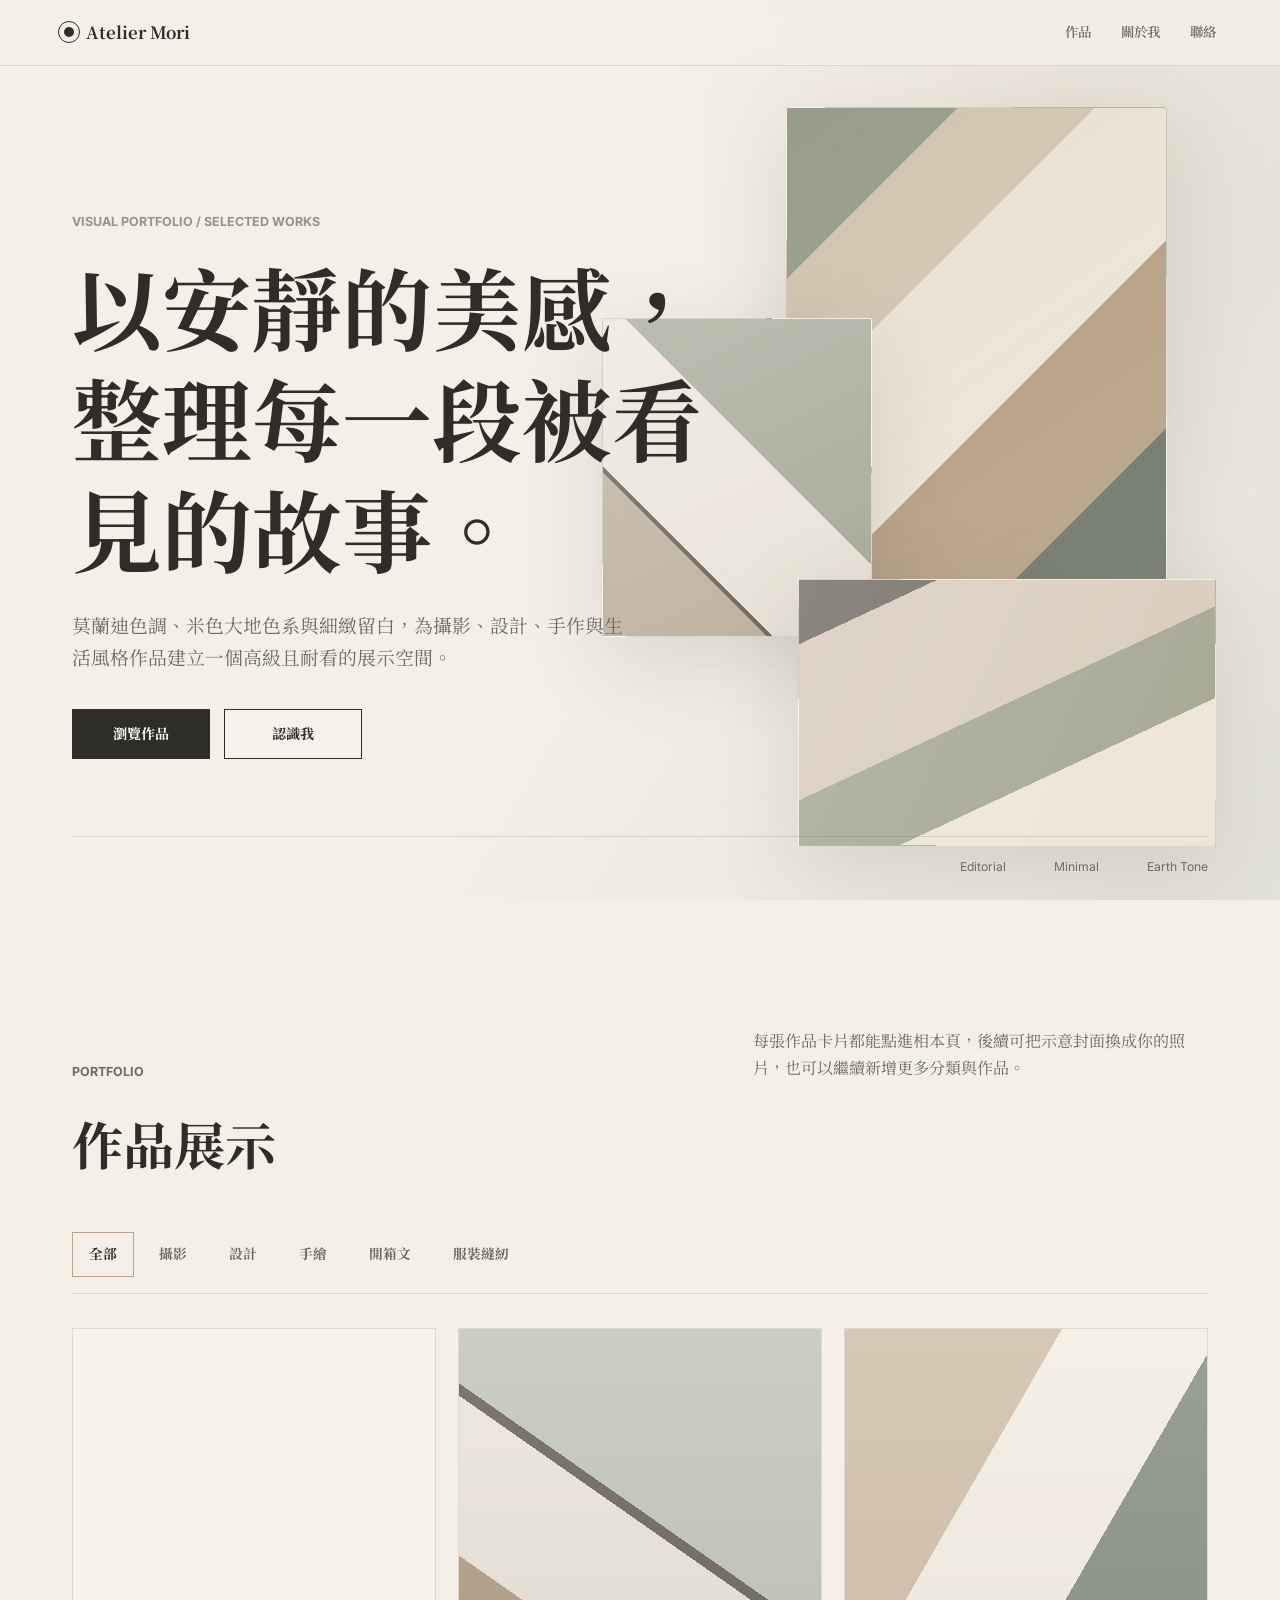
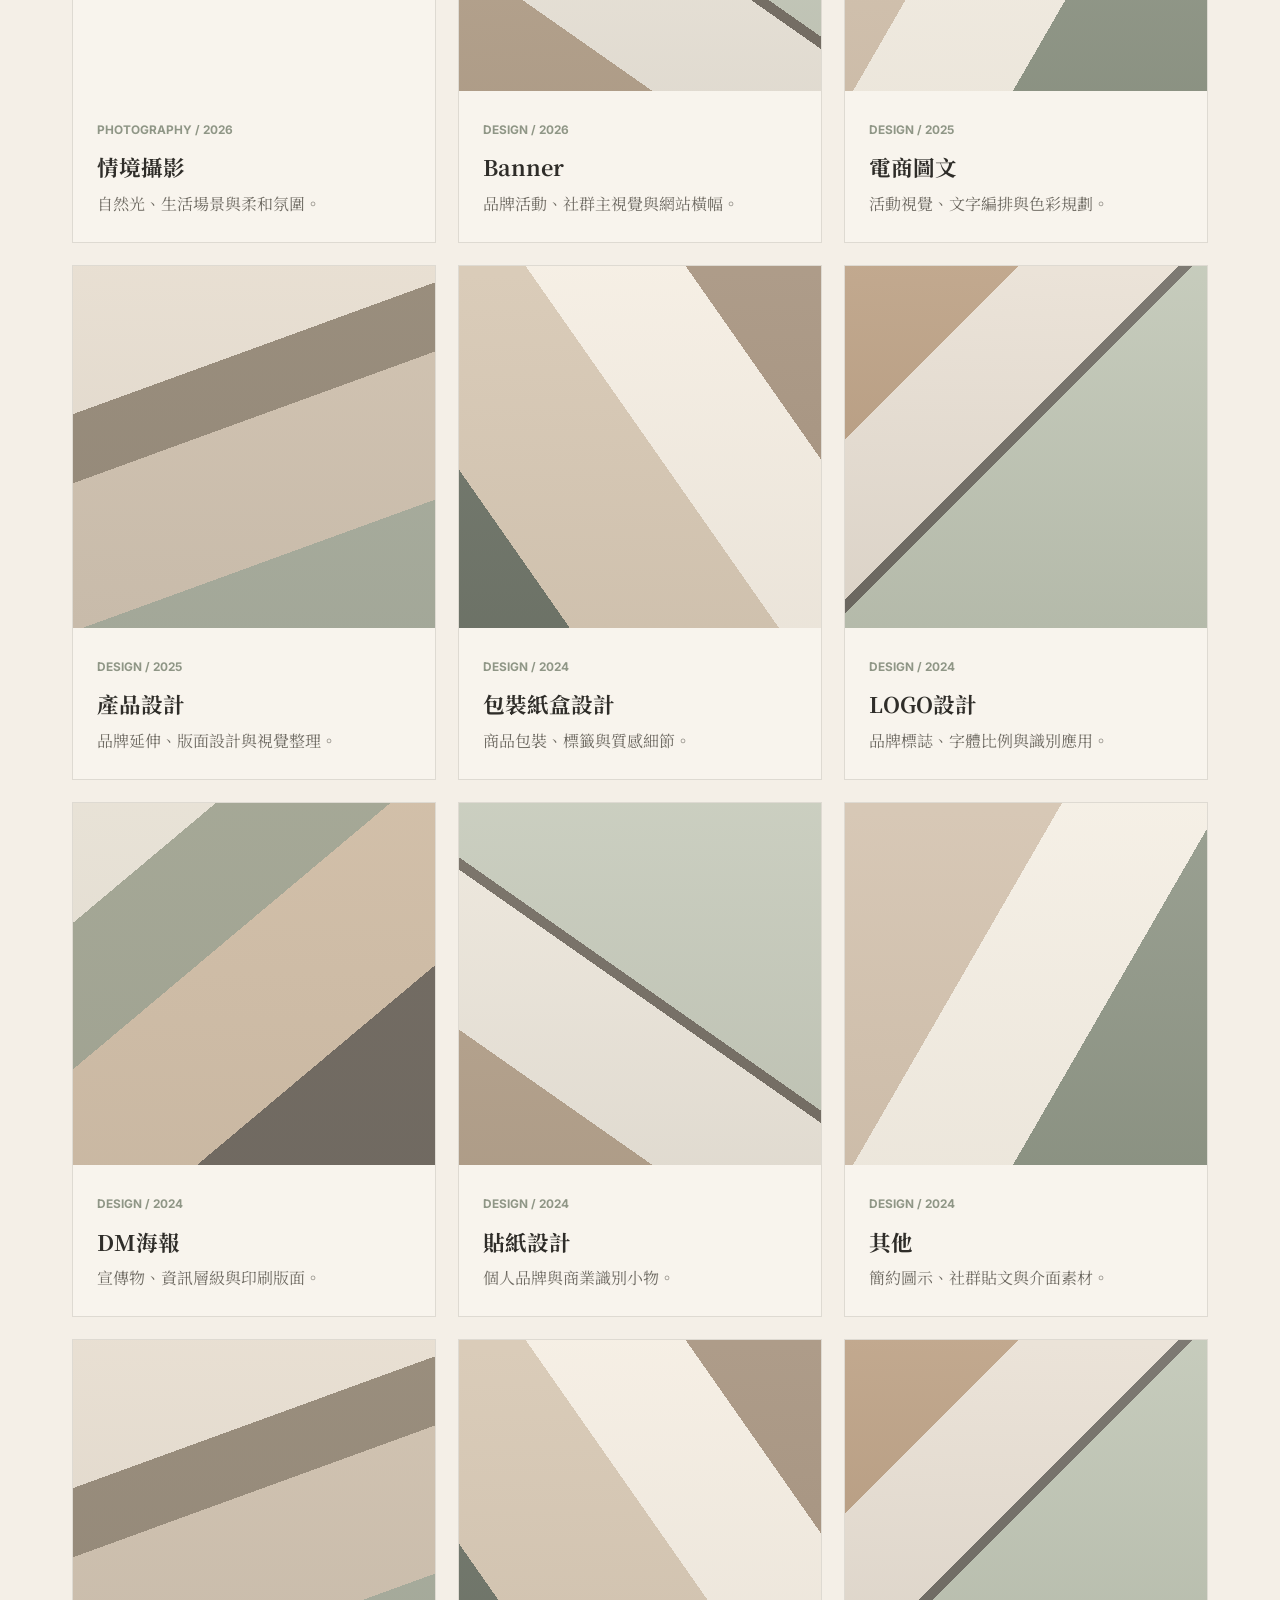
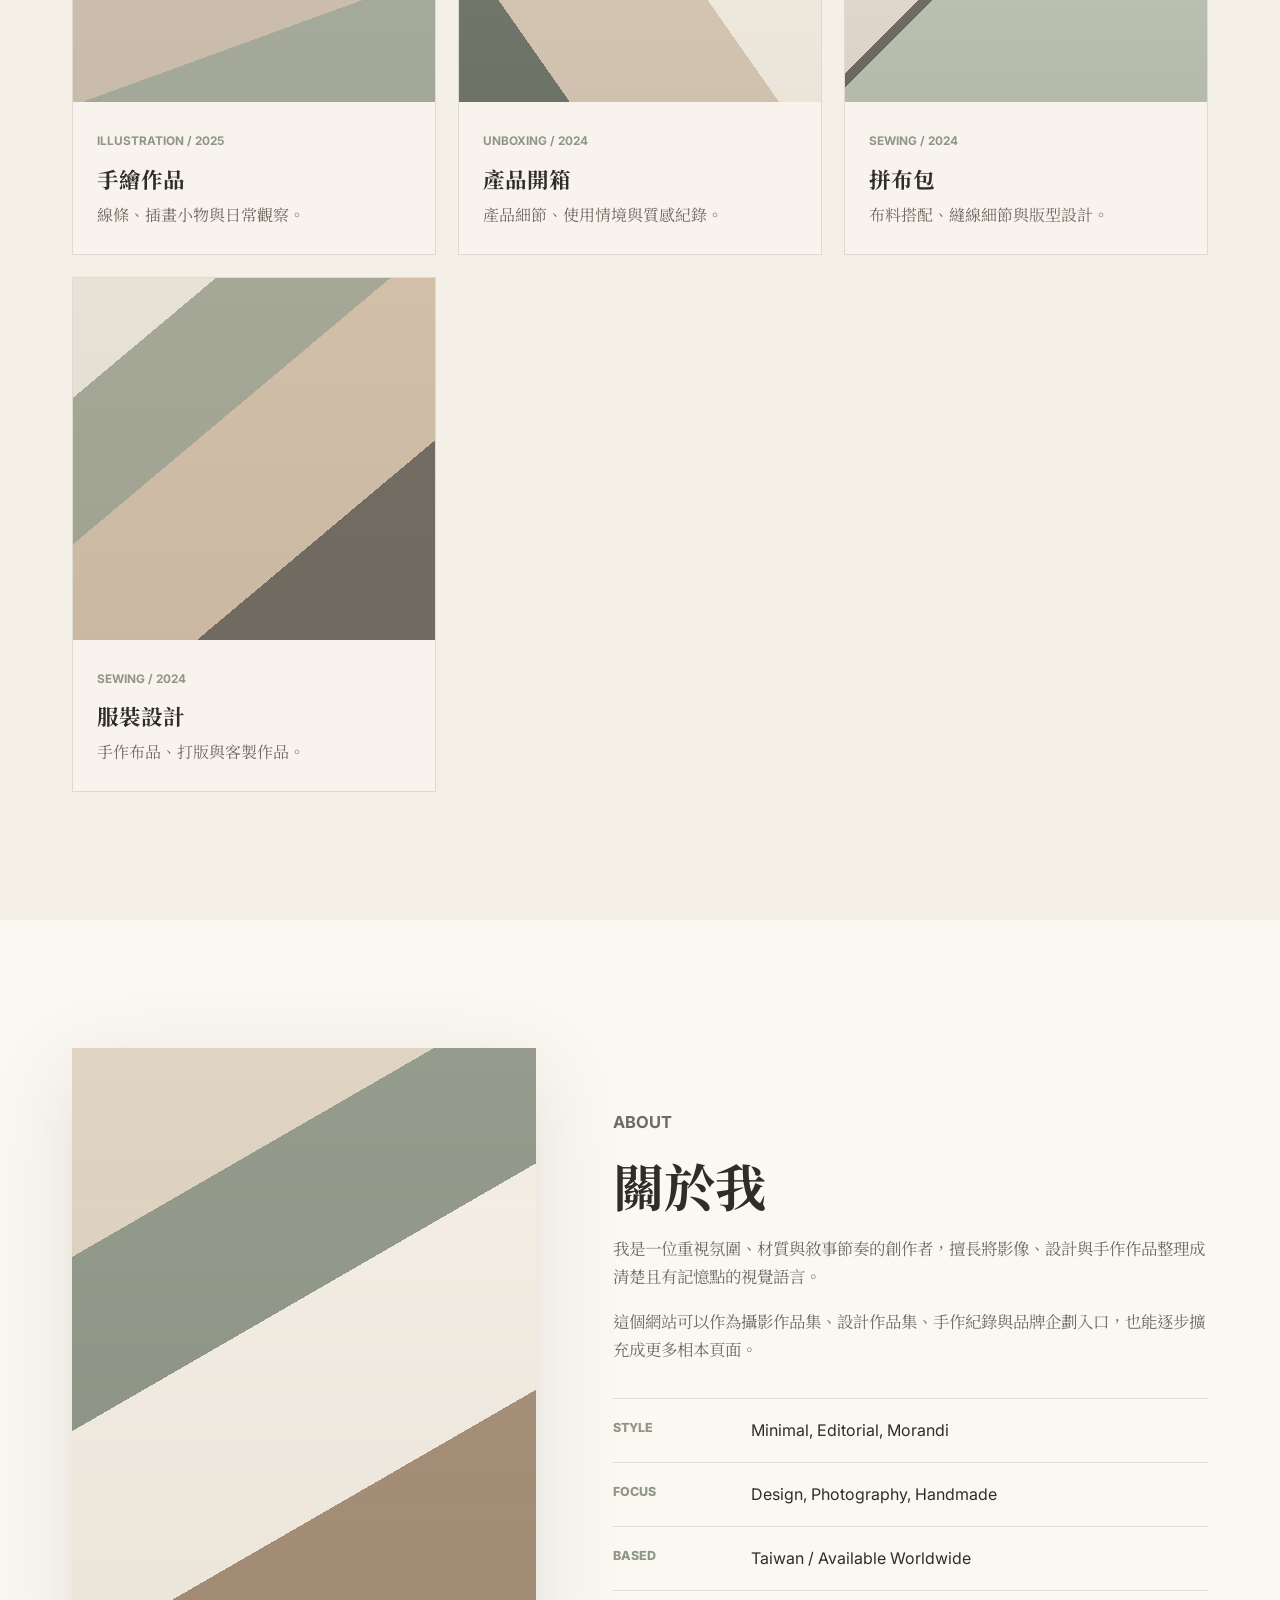
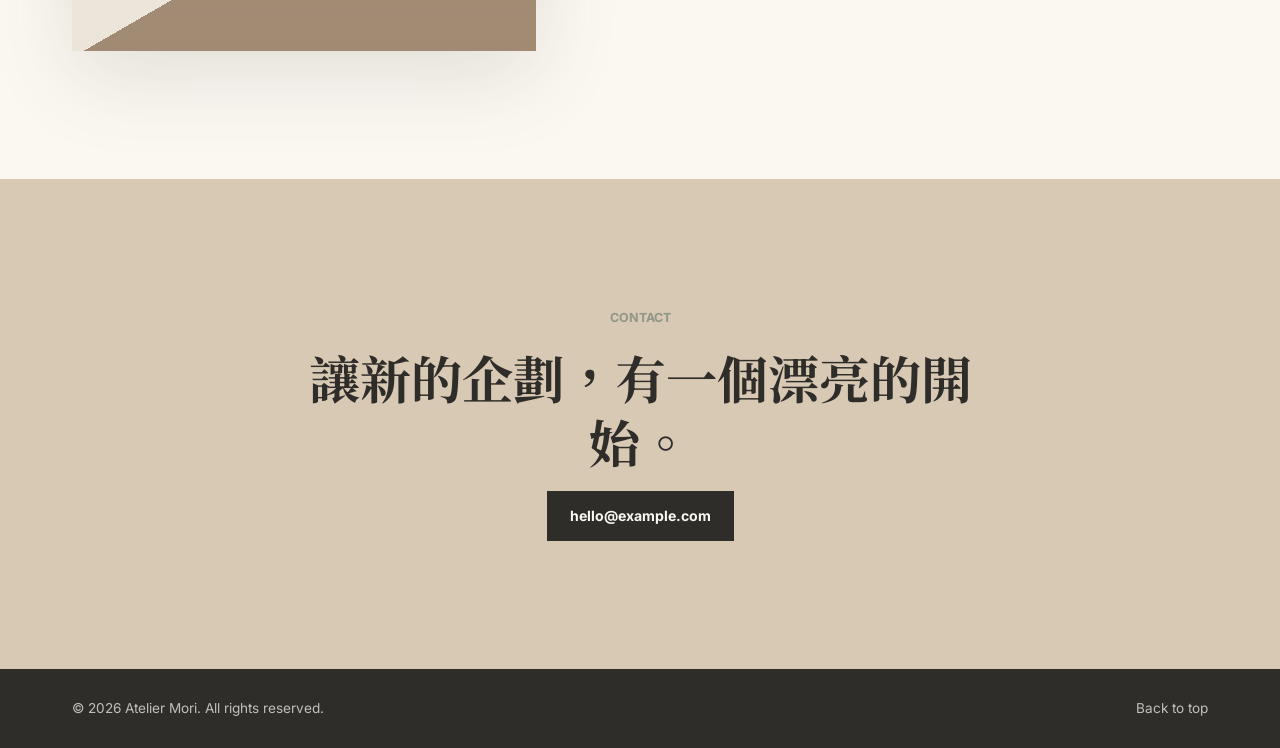
==== commit 7ae8a8d4: "Add files via upload" ====
--- a/index.html
+++ b/index.html
@@ -5,7 +5,7 @@
     <meta name="viewport" content="width=device-width, initial-scale=1.0" />
     <meta
       name="description"
-      content="高級感品牌風格作品集網站，收錄攝影、平面設計、手繪、開箱與縫紉作品。"
+      content="高級感品牌風格作品集網站，收錄情境攝影、設計、手繪、開箱文與服裝縫紉作品。"
     />
     <title>Atelier Mori | 作品集</title>
     <link rel="preconnect" href="https://fonts.googleapis.com" />
@@ -76,17 +76,17 @@
           <button class="filter-button" type="button" data-filter="photo">攝影</button>
           <button class="filter-button" type="button" data-filter="design">設計</button>
           <button class="filter-button" type="button" data-filter="handdrawn">手繪</button>
-          <button class="filter-button" type="button" data-filter="unboxing">開箱</button>
-          <button class="filter-button" type="button" data-filter="sewing">縫紉</button>
+          <button class="filter-button" type="button" data-filter="unboxing">開箱文</button>
+          <button class="filter-button" type="button" data-filter="sewing">服裝縫紉</button>
         </div>
 
         <div class="album-grid">
           <a class="album-card" href="album.html?id=photo-portrait" data-category="photo">
-            <div class="album-cover cover-01"></div>
+            <div class="album-cover photo-scene-image"></div>
             <div class="album-info">
               <span>Photography / 2026</span>
-              <h3>人像攝影</h3>
-              <p>自然光、情緒紀實與柔和膚色。</p>
+              <h3>情境攝影</h3>
+              <p>自然光、生活場景與柔和氛圍。</p>
             </div>
           </a>
 
@@ -103,7 +103,7 @@
             <div class="album-cover cover-03"></div>
             <div class="album-info">
               <span>Design / 2025</span>
-              <h3>海報設計</h3>
+              <h3>電商圖文</h3>
               <p>活動視覺、文字編排與色彩規劃。</p>
             </div>
           </a>
@@ -112,7 +112,7 @@
             <div class="album-cover cover-04"></div>
             <div class="album-info">
               <span>Design / 2025</span>
-              <h3>平面設計</h3>
+              <h3>產品設計</h3>
               <p>品牌延伸、版面設計與視覺整理。</p>
             </div>
           </a>
@@ -121,7 +121,7 @@
             <div class="album-cover cover-05"></div>
             <div class="album-info">
               <span>Design / 2024</span>
-              <h3>包裝設計</h3>
+              <h3>包裝紙盒設計</h3>
               <p>商品包裝、標籤與質感細節。</p>
             </div>
           </a>
@@ -130,7 +130,7 @@
             <div class="album-cover cover-06"></div>
             <div class="album-info">
               <span>Design / 2024</span>
-              <h3>LOGO 設計</h3>
+              <h3>LOGO設計</h3>
               <p>品牌標誌、字體比例與識別應用。</p>
             </div>
           </a>
@@ -139,7 +139,7 @@
             <div class="album-cover cover-01"></div>
             <div class="album-info">
               <span>Design / 2024</span>
-              <h3>DM 傳單</h3>
+              <h3>DM海報</h3>
               <p>宣傳物、資訊層級與印刷版面。</p>
             </div>
           </a>
@@ -148,7 +148,7 @@
             <div class="album-cover cover-02"></div>
             <div class="album-info">
               <span>Design / 2024</span>
-              <h3>名片設計</h3>
+              <h3>貼紙設計</h3>
               <p>個人品牌與商業識別小物。</p>
             </div>
           </a>
@@ -157,7 +157,7 @@
             <div class="album-cover cover-03"></div>
             <div class="album-info">
               <span>Design / 2024</span>
-              <h3>圖示設計</h3>
+              <h3>其他</h3>
               <p>簡約圖示、社群貼文與介面素材。</p>
             </div>
           </a>
@@ -175,7 +175,7 @@
             <div class="album-cover cover-05"></div>
             <div class="album-info">
               <span>Unboxing / 2024</span>
-              <h3>商品開箱</h3>
+              <h3>產品開箱</h3>
               <p>產品細節、使用情境與質感紀錄。</p>
             </div>
           </a>
@@ -184,7 +184,7 @@
             <div class="album-cover cover-06"></div>
             <div class="album-info">
               <span>Sewing / 2024</span>
-              <h3>手作包款</h3>
+              <h3>拼布包</h3>
               <p>布料搭配、縫線細節與版型設計。</p>
             </div>
           </a>
@@ -193,7 +193,7 @@
             <div class="album-cover cover-01"></div>
             <div class="album-info">
               <span>Sewing / 2024</span>
-              <h3>縫紉設計</h3>
+              <h3>服裝設計</h3>
               <p>手作布品、打版與客製作品。</p>
             </div>
           </a>
--- a/styles.css
+++ b/styles.css
@@ -372,6 +372,12 @@
     linear-gradient(140deg, #eee8dc 0 18%, #a9ac9a 18% 40%, #d7c4ad 40% 70%, #766f66 70%);
 }
 
+.photo-scene-image {
+  background-image: url("https://blogger.googleusercontent.com/img/b/R29vZ2xl/AVvXsEiQ8E-fzzjZbGOMvKHkxKmndUxIi_925nS97anojtnrzBPplL-r1G-qzDWkoSuX3N8d47ANyQHRQ9u9bFU69H20wc56PY6MrsRxnnqPZnPpgMj8Q4M91_Lkjba7FX1373-vJtc5eB1AOZHBfKFQGZG1z_btv7C4yjzAHsK01eBqqrFEF1-CXW140nU/s1000/01.jpg");
+  background-position: center;
+  background-size: cover;
+}
+
 .cover-02 {
   background:
     linear-gradient(rgba(255, 255, 255, 0.05), rgba(47, 45, 41, 0.07)),
@@ -485,6 +491,7 @@
 }
 
 .album-hero {
+  padding-bottom: clamp(32px, 5vw, 64px);
   padding-top: 150px;
 }
 
@@ -545,31 +552,40 @@
   margin: 4px 0 0;
 }
 
-.album-gallery {
-  padding-top: 0;
-}
-
-.gallery-feature {
-  aspect-ratio: 16 / 9;
-  border: 1px solid rgba(255, 255, 255, 0.44);
-  box-shadow: var(--shadow);
-  margin-bottom: 24px;
-}
-
 .gallery-grid {
   display: grid;
   gap: 22px;
-  grid-template-columns: repeat(3, minmax(0, 1fr));
+  grid-template-columns: repeat(4, minmax(0, 1fr));
+}
+
+.album-gallery {
+  padding-top: 0;
 }
 
 .gallery-item {
   margin: 0;
 }
 
+.gallery-thumb {
+  background: transparent;
+  border: 0;
+  cursor: zoom-in;
+  display: block;
+  padding: 0;
+  width: 100%;
+}
+
 .gallery-image {
-  aspect-ratio: 4 / 5;
+  aspect-ratio: 1 / 1;
   background-size: cover;
   border: 1px solid var(--line);
+  display: block;
+  transition: filter 0.2s ease, transform 0.2s ease;
+}
+
+.gallery-thumb:hover .gallery-image {
+  filter: saturate(1.04) contrast(1.02);
+  transform: translateY(-4px);
 }
 
 .gallery-item figcaption {
@@ -578,6 +594,64 @@
   font-weight: 700;
   margin-top: 10px;
   text-transform: uppercase;
+}
+
+.is-lightbox-open {
+  overflow: hidden;
+}
+
+.lightbox {
+  align-items: center;
+  background: rgba(47, 45, 41, 0.82);
+  display: none;
+  inset: 0;
+  justify-content: center;
+  padding: 86px clamp(18px, 5vw, 64px) 42px;
+  position: fixed;
+  z-index: 50;
+}
+
+.lightbox.open {
+  display: flex;
+}
+
+.lightbox-image {
+  background-position: center;
+  background-repeat: no-repeat;
+  background-size: cover;
+  box-shadow: 0 32px 90px rgba(0, 0, 0, 0.34);
+  height: min(82vh, 900px);
+  width: min(92vw, 1180px);
+}
+
+.lightbox-caption {
+  bottom: 22px;
+  color: var(--paper);
+  font-size: 0.86rem;
+  font-weight: 700;
+  left: 50%;
+  margin: 0;
+  position: absolute;
+  text-align: center;
+  text-transform: uppercase;
+  transform: translateX(-50%);
+}
+
+.lightbox-close {
+  align-items: center;
+  background: var(--paper);
+  border: 0;
+  color: var(--charcoal);
+  cursor: pointer;
+  display: inline-flex;
+  font-size: 2rem;
+  height: 44px;
+  justify-content: center;
+  line-height: 1;
+  position: absolute;
+  right: clamp(18px, 4vw, 46px);
+  top: 24px;
+  width: 44px;
 }
 
 .album-next {
@@ -668,7 +742,7 @@
   }
 
   .gallery-grid {
-    grid-template-columns: repeat(2, minmax(0, 1fr));
+    grid-template-columns: repeat(3, minmax(0, 1fr));
   }
 }
 
@@ -715,12 +789,18 @@
     padding: 20px;
   }
 
-  .gallery-feature {
-    aspect-ratio: 4 / 5;
-  }
-
   .gallery-grid {
-    grid-template-columns: 1fr;
+    grid-template-columns: repeat(2, minmax(0, 1fr));
+  }
+
+  .lightbox {
+    padding-inline: 18px;
+  }
+
+  .lightbox-image {
+    height: min(78vh, 720px);
+    max-width: 100%;
+    width: 100%;
   }
 
   .album-info {
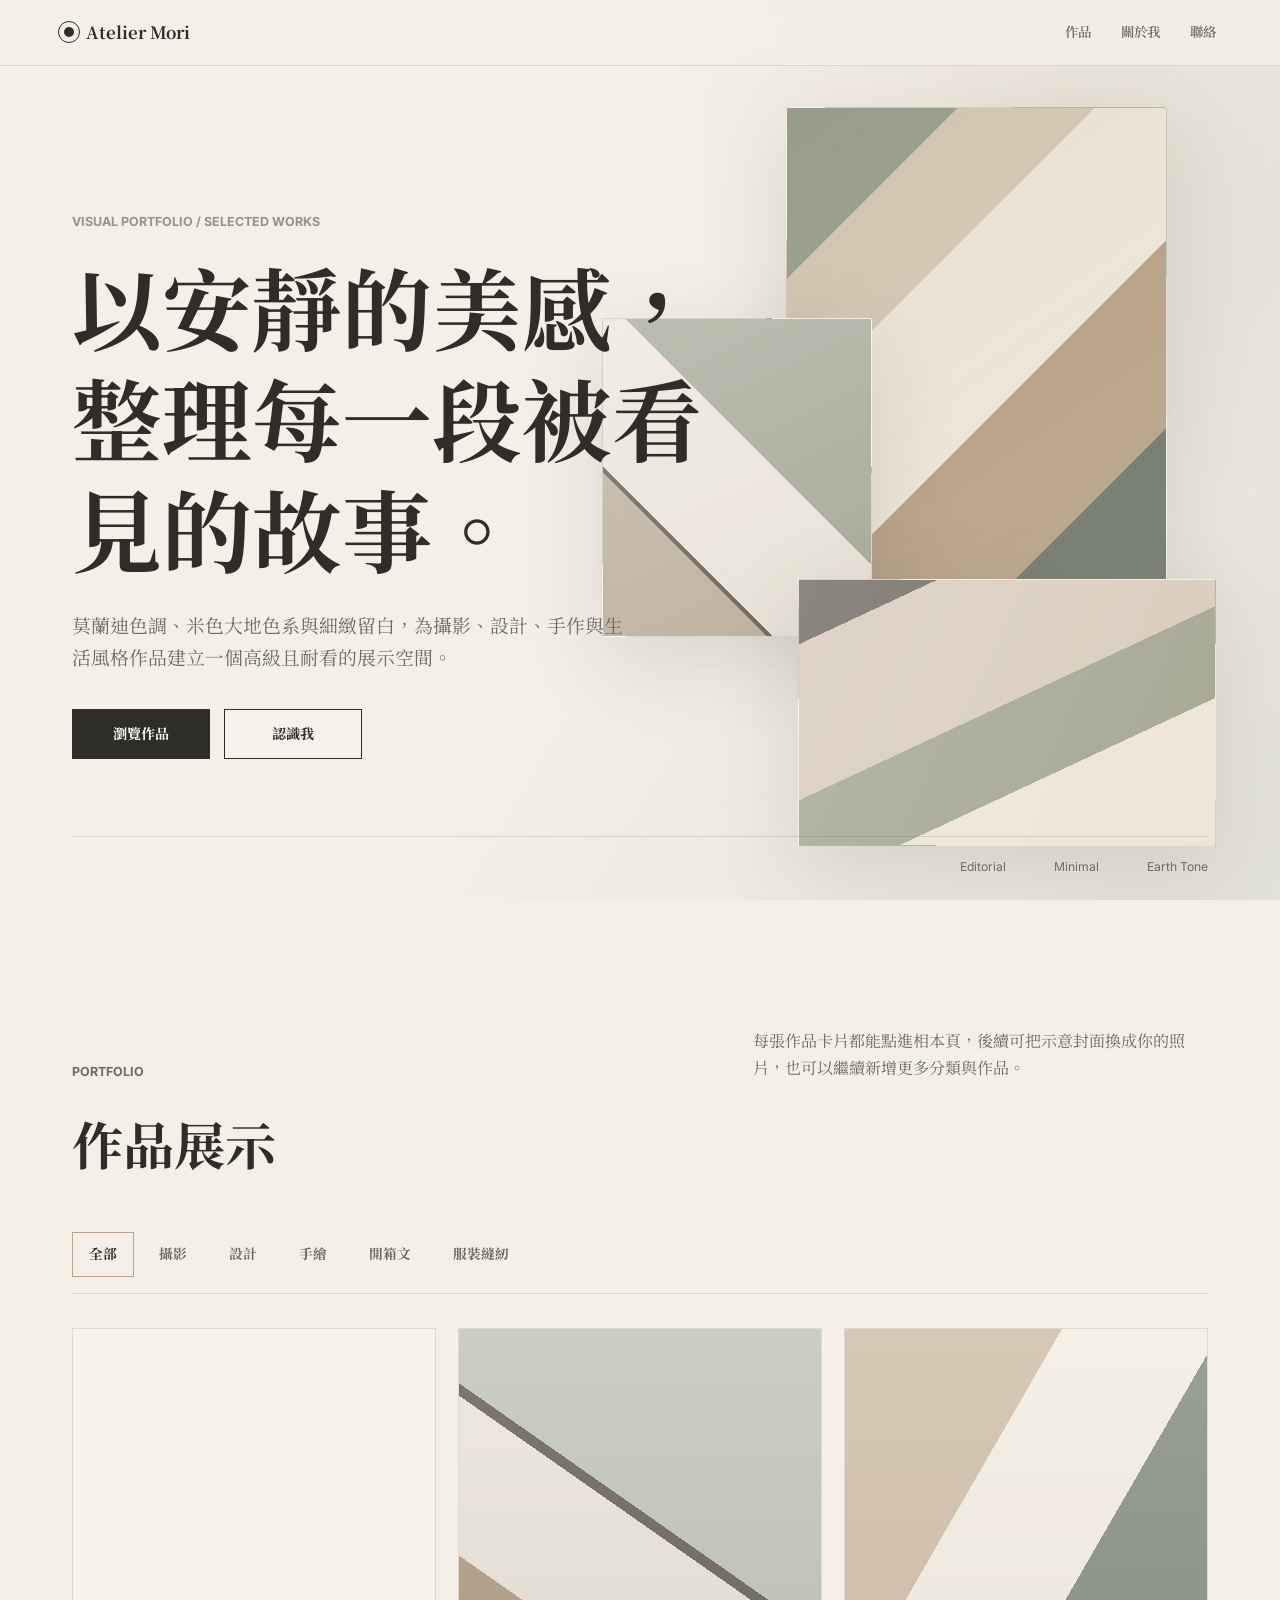
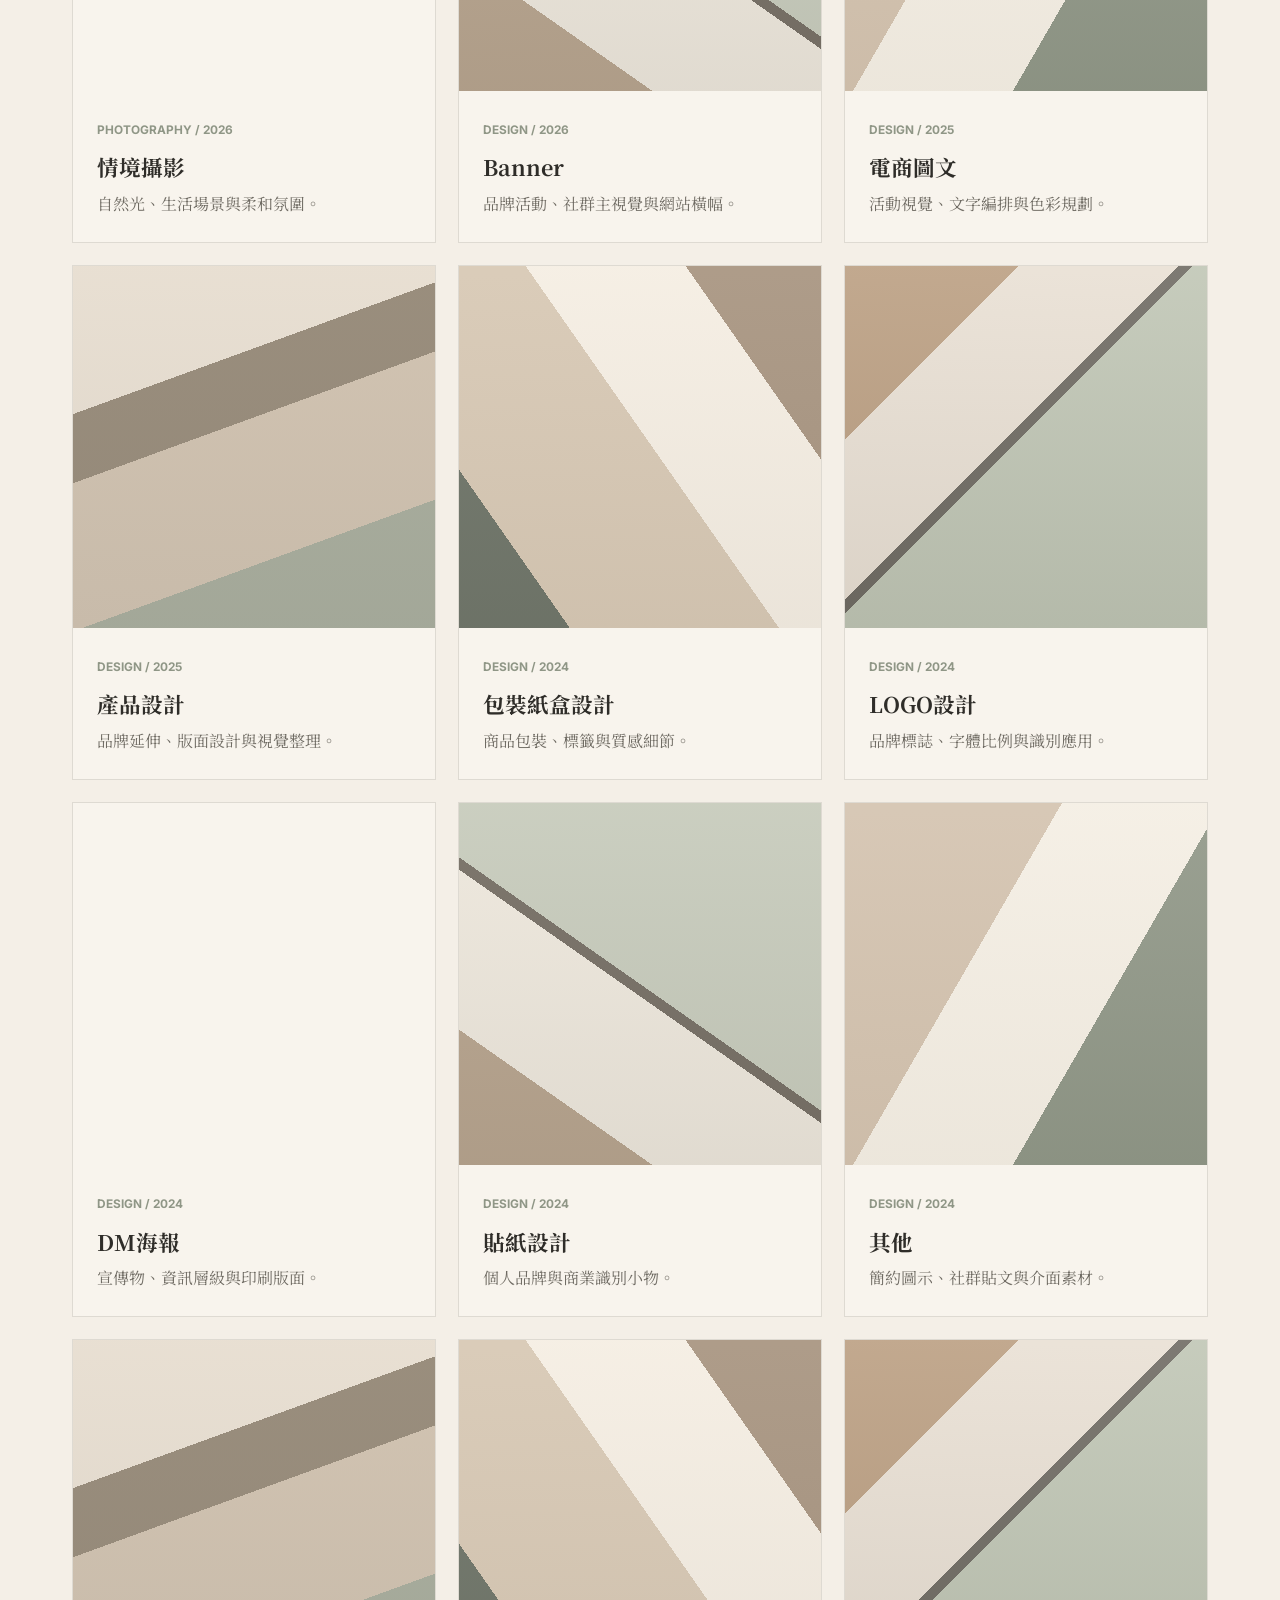
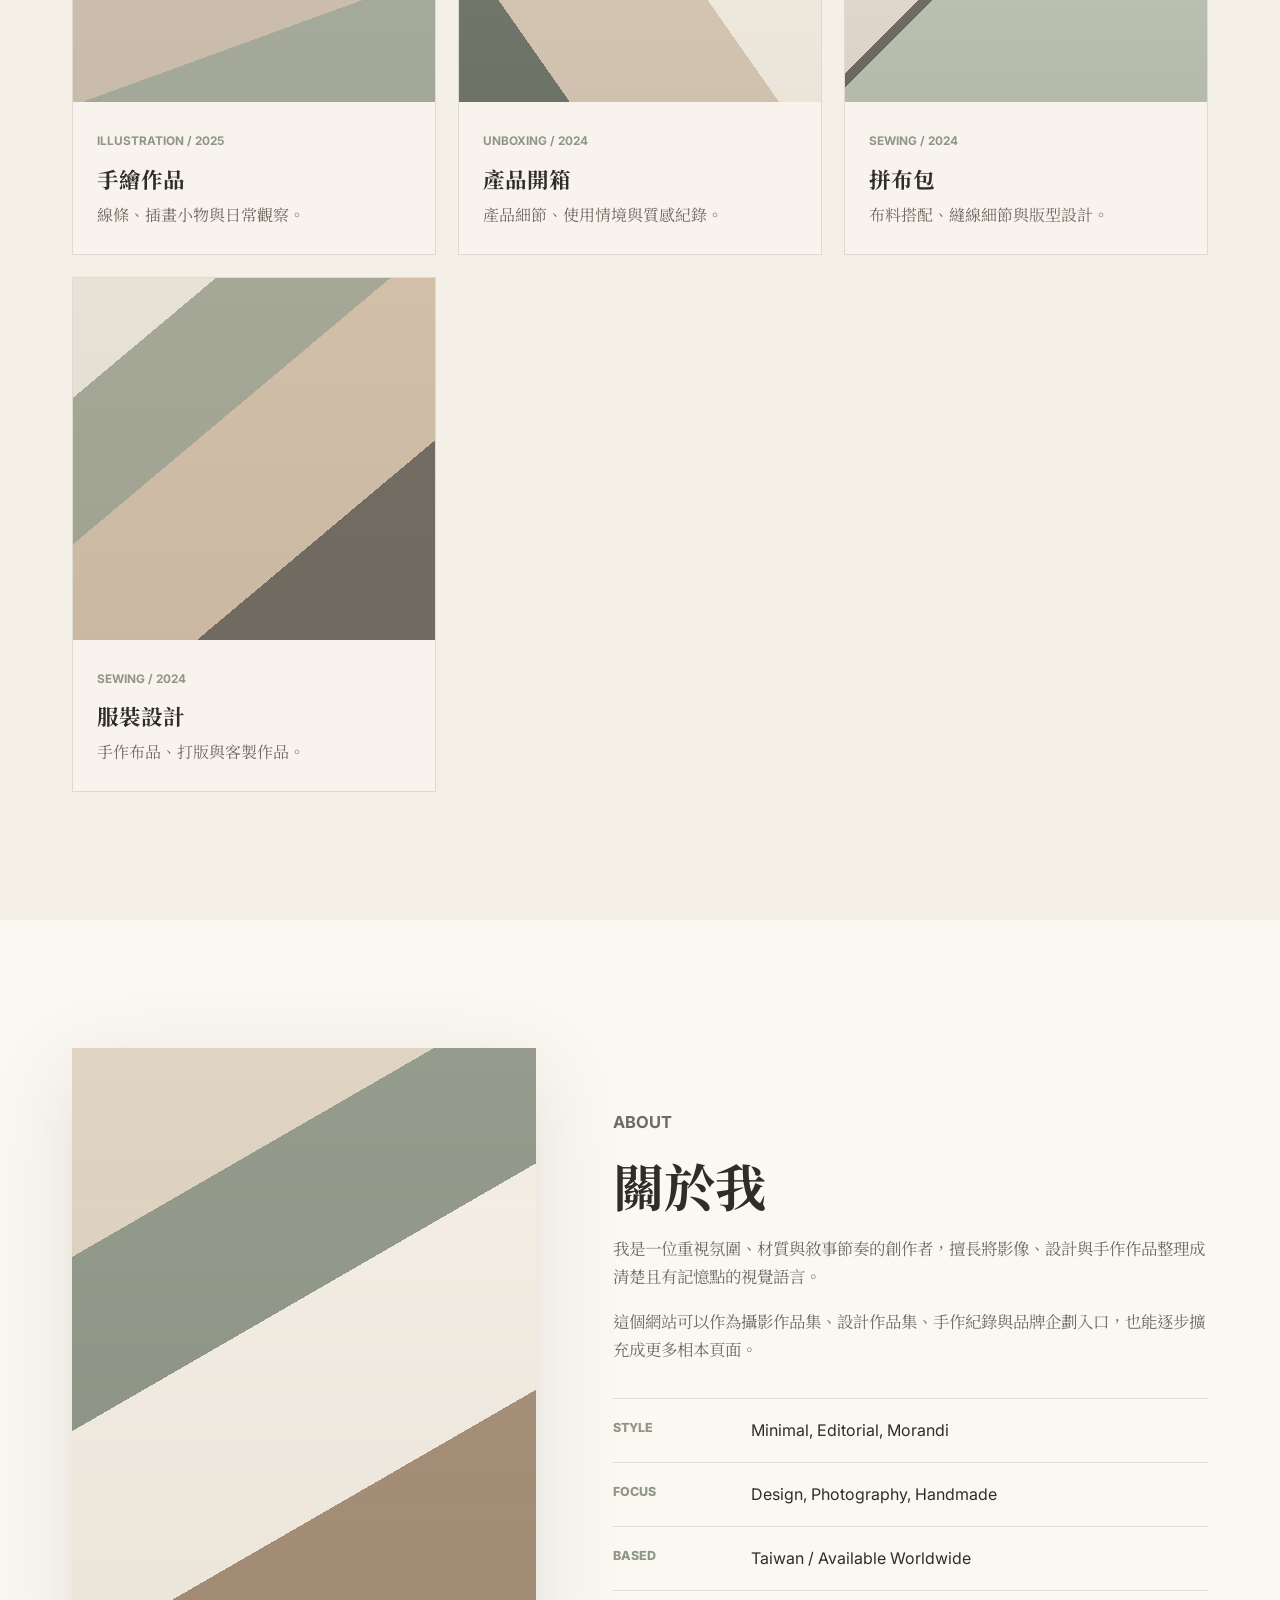
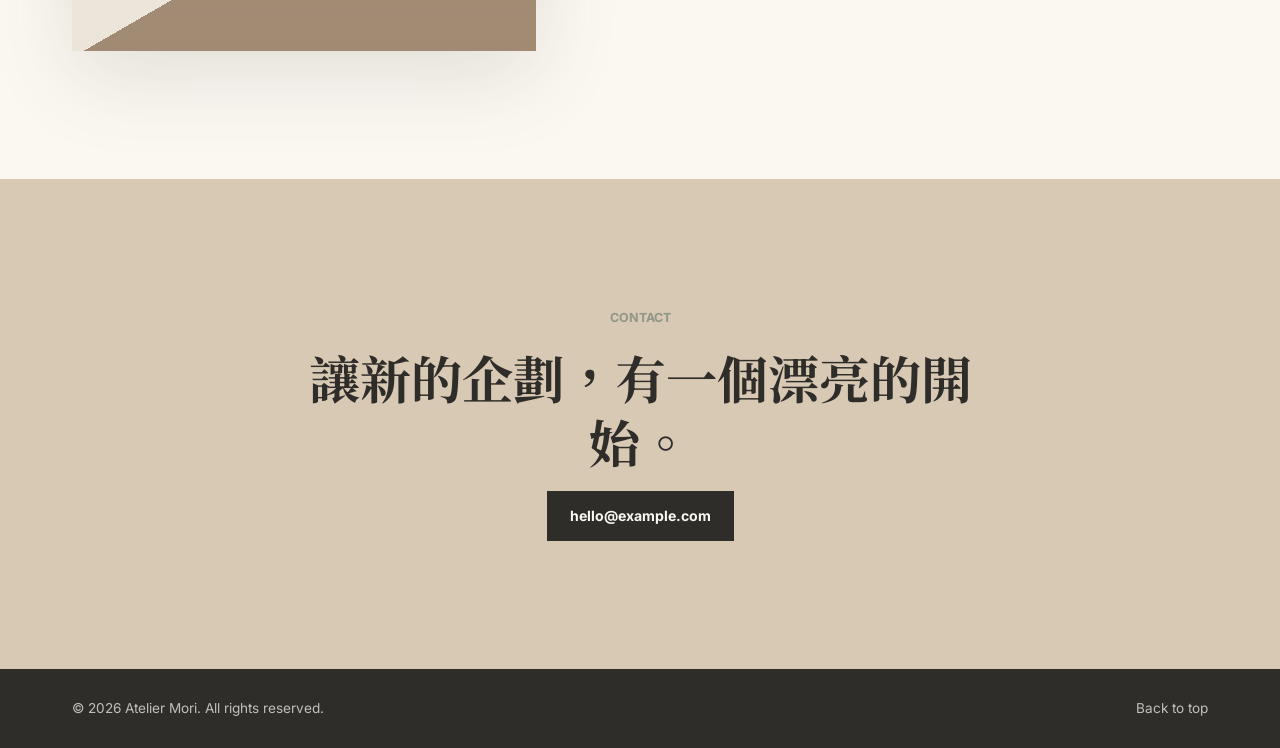
==== commit f03730cc: "Add files via upload" ====
--- a/index.html
+++ b/index.html
@@ -136,7 +136,7 @@
           </a>
 
           <a class="album-card" href="album.html?id=dm" data-category="design">
-            <div class="album-cover cover-01"></div>
+            <div class="album-cover dm-image"></div>
             <div class="album-info">
               <span>Design / 2024</span>
               <h3>DM海報</h3>
--- a/styles.css
+++ b/styles.css
@@ -378,6 +378,12 @@
   background-size: cover;
 }
 
+.dm-image {
+  background-image: url("https://blogger.googleusercontent.com/img/b/R29vZ2xl/AVvXsEg2GyMZHz5aAgx2WB1iVKThaIrY0MNeVeBMNbgMyLK0Sz6xl8kDq3b4nciayjrlzrhcHBRZsbaL6o6YgBJzzW9JeWisR7qodRuisw0V3A8r4zBe9pseailplKn9eh7v9dDYtkTYliO_9Zc/s0/001.jpg");
+  background-position: center;
+  background-size: cover;
+}
+
 .cover-02 {
   background:
     linear-gradient(rgba(255, 255, 255, 0.05), rgba(47, 45, 41, 0.07)),
@@ -618,10 +624,9 @@
 .lightbox-image {
   background-position: center;
   background-repeat: no-repeat;
-  background-size: cover;
-  box-shadow: 0 32px 90px rgba(0, 0, 0, 0.34);
-  height: min(82vh, 900px);
-  width: min(92vw, 1180px);
+  background-size: contain;
+  height: 86vh;
+  width: 92vw;
 }
 
 .lightbox-caption {
@@ -798,7 +803,7 @@
   }
 
   .lightbox-image {
-    height: min(78vh, 720px);
+    height: 80vh;
     max-width: 100%;
     width: 100%;
   }
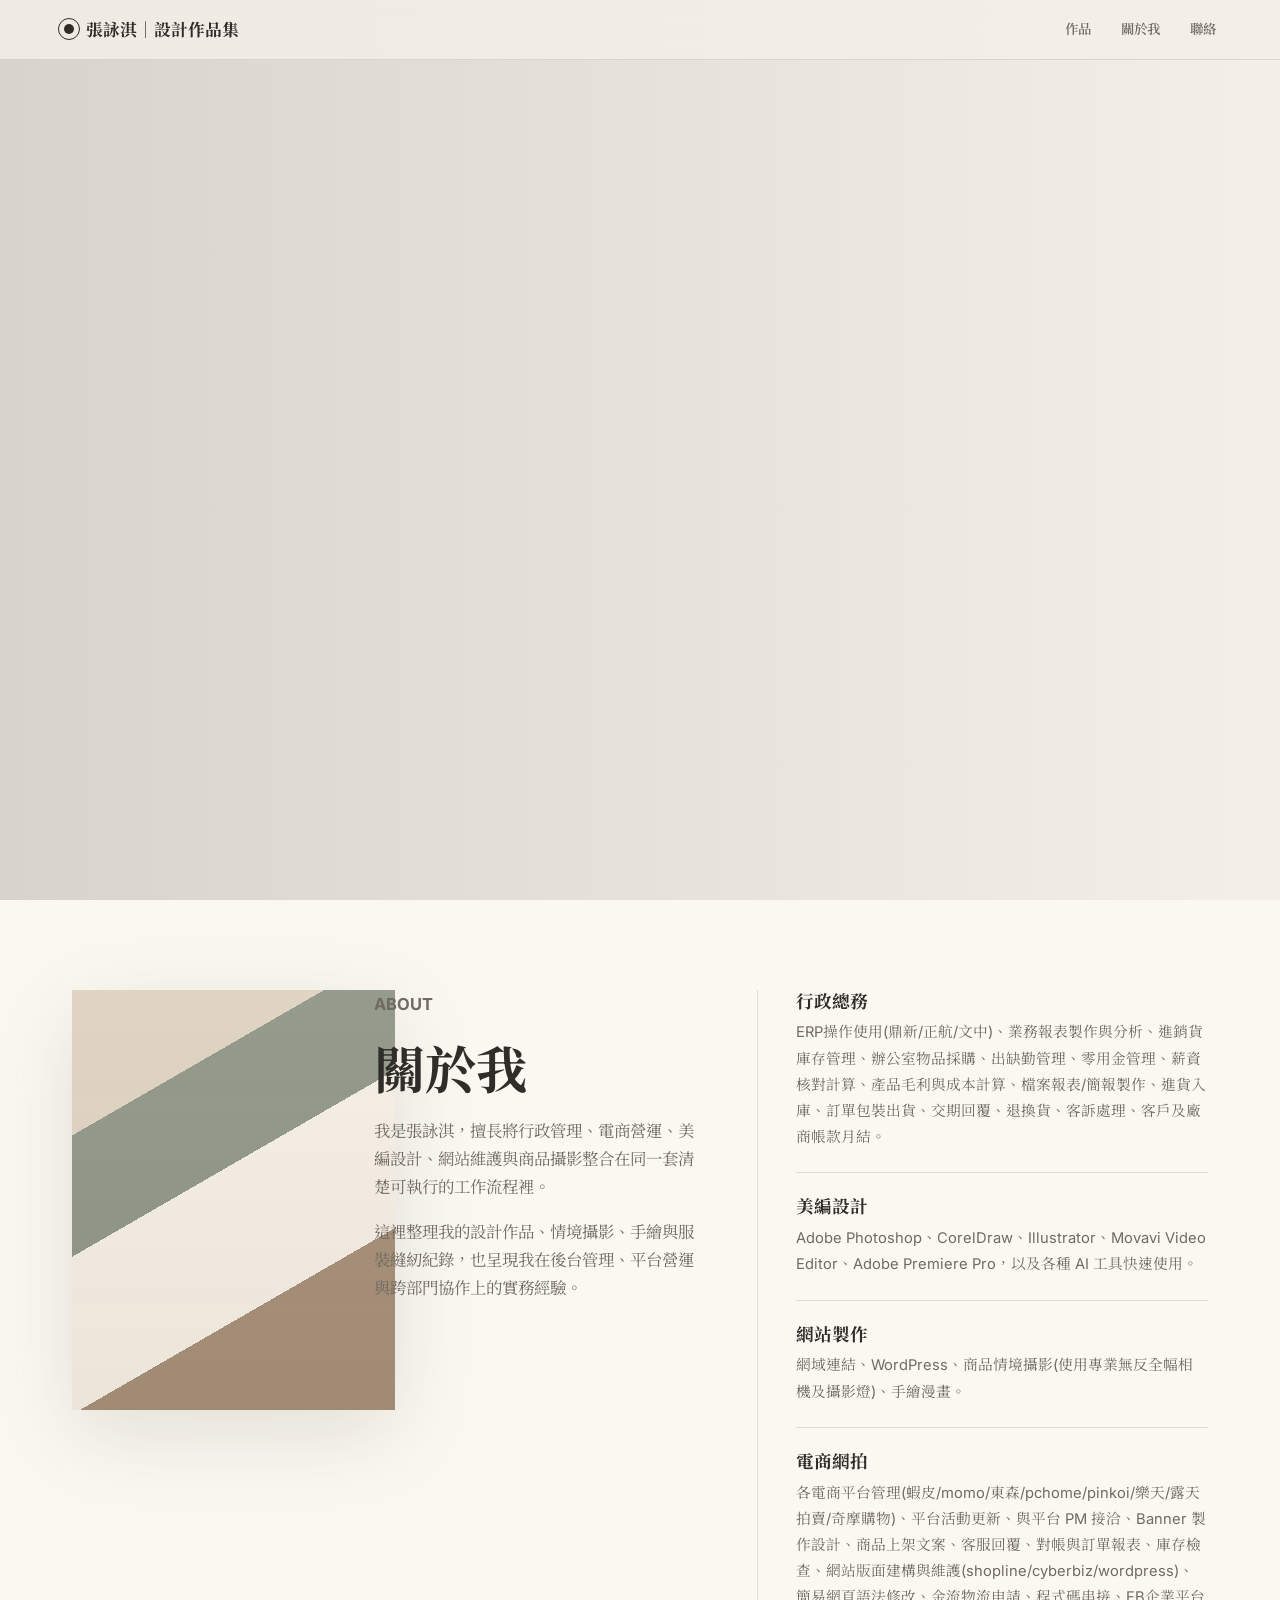
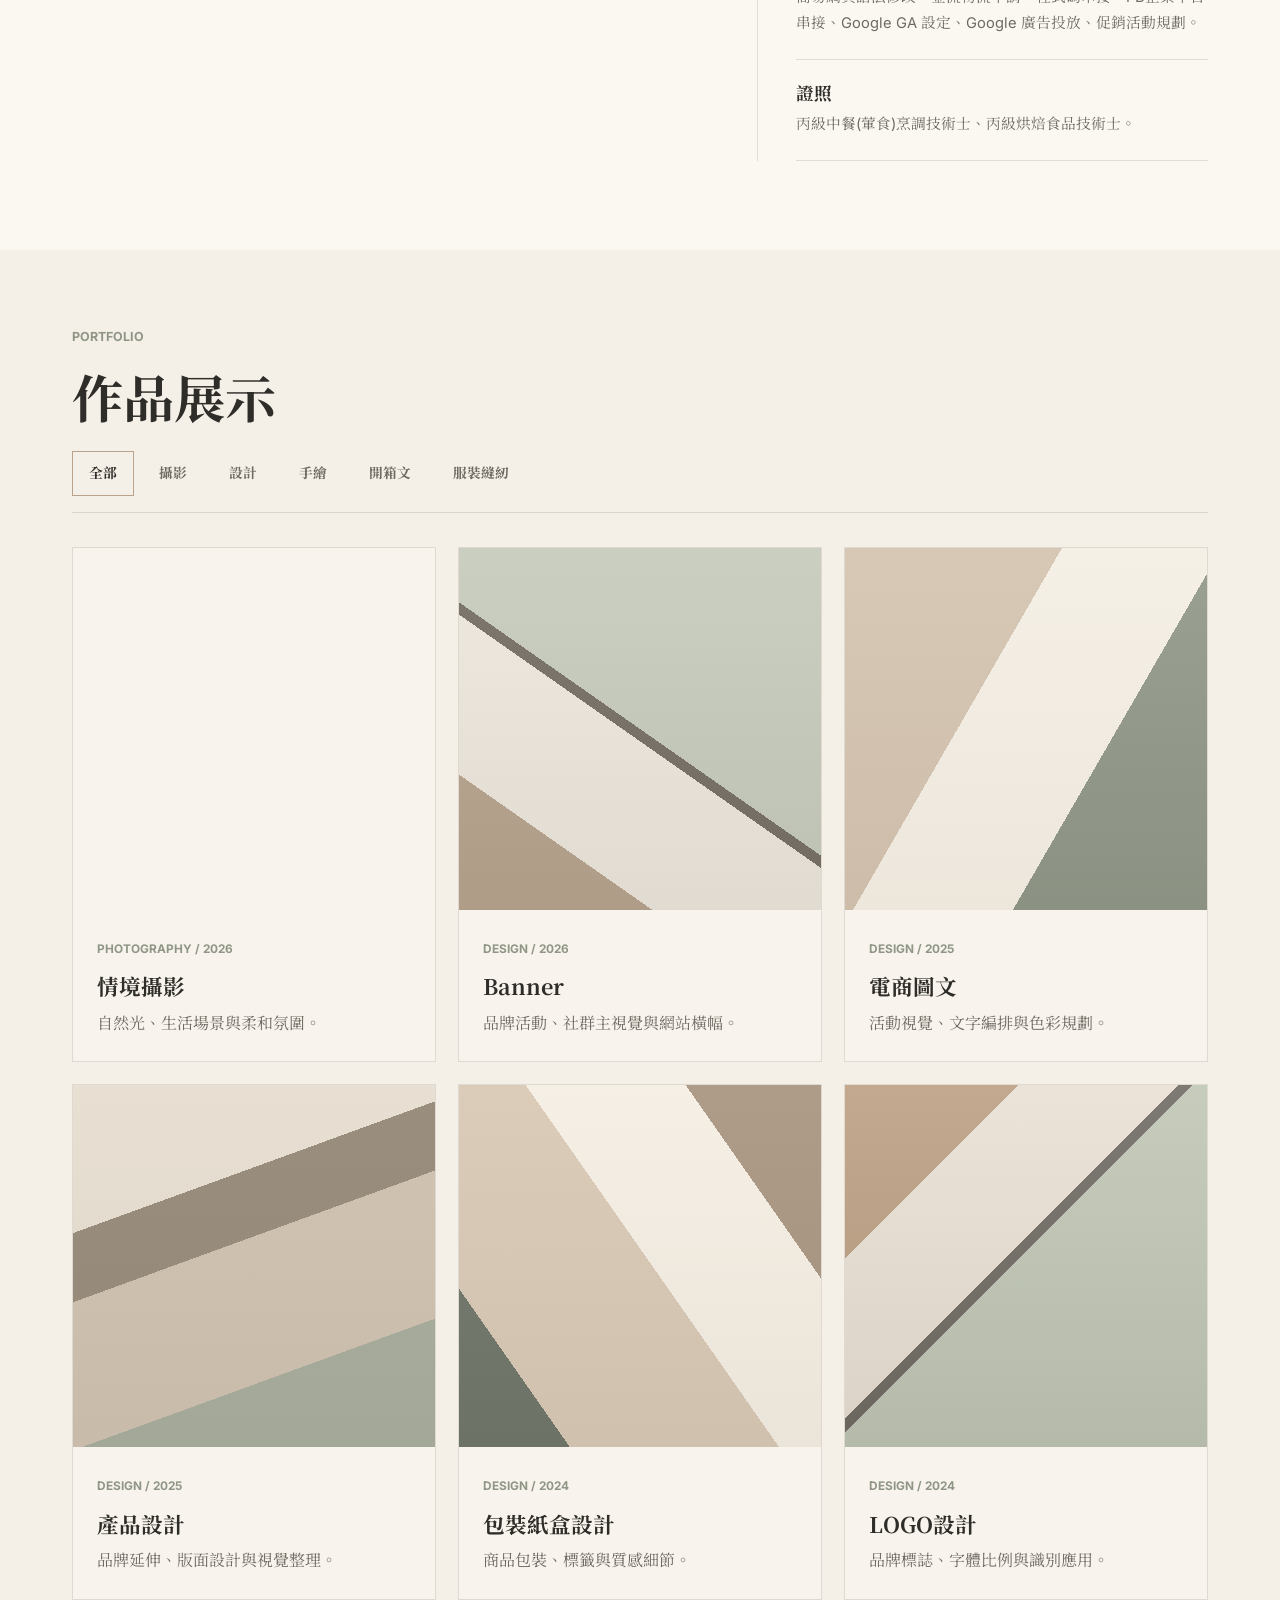
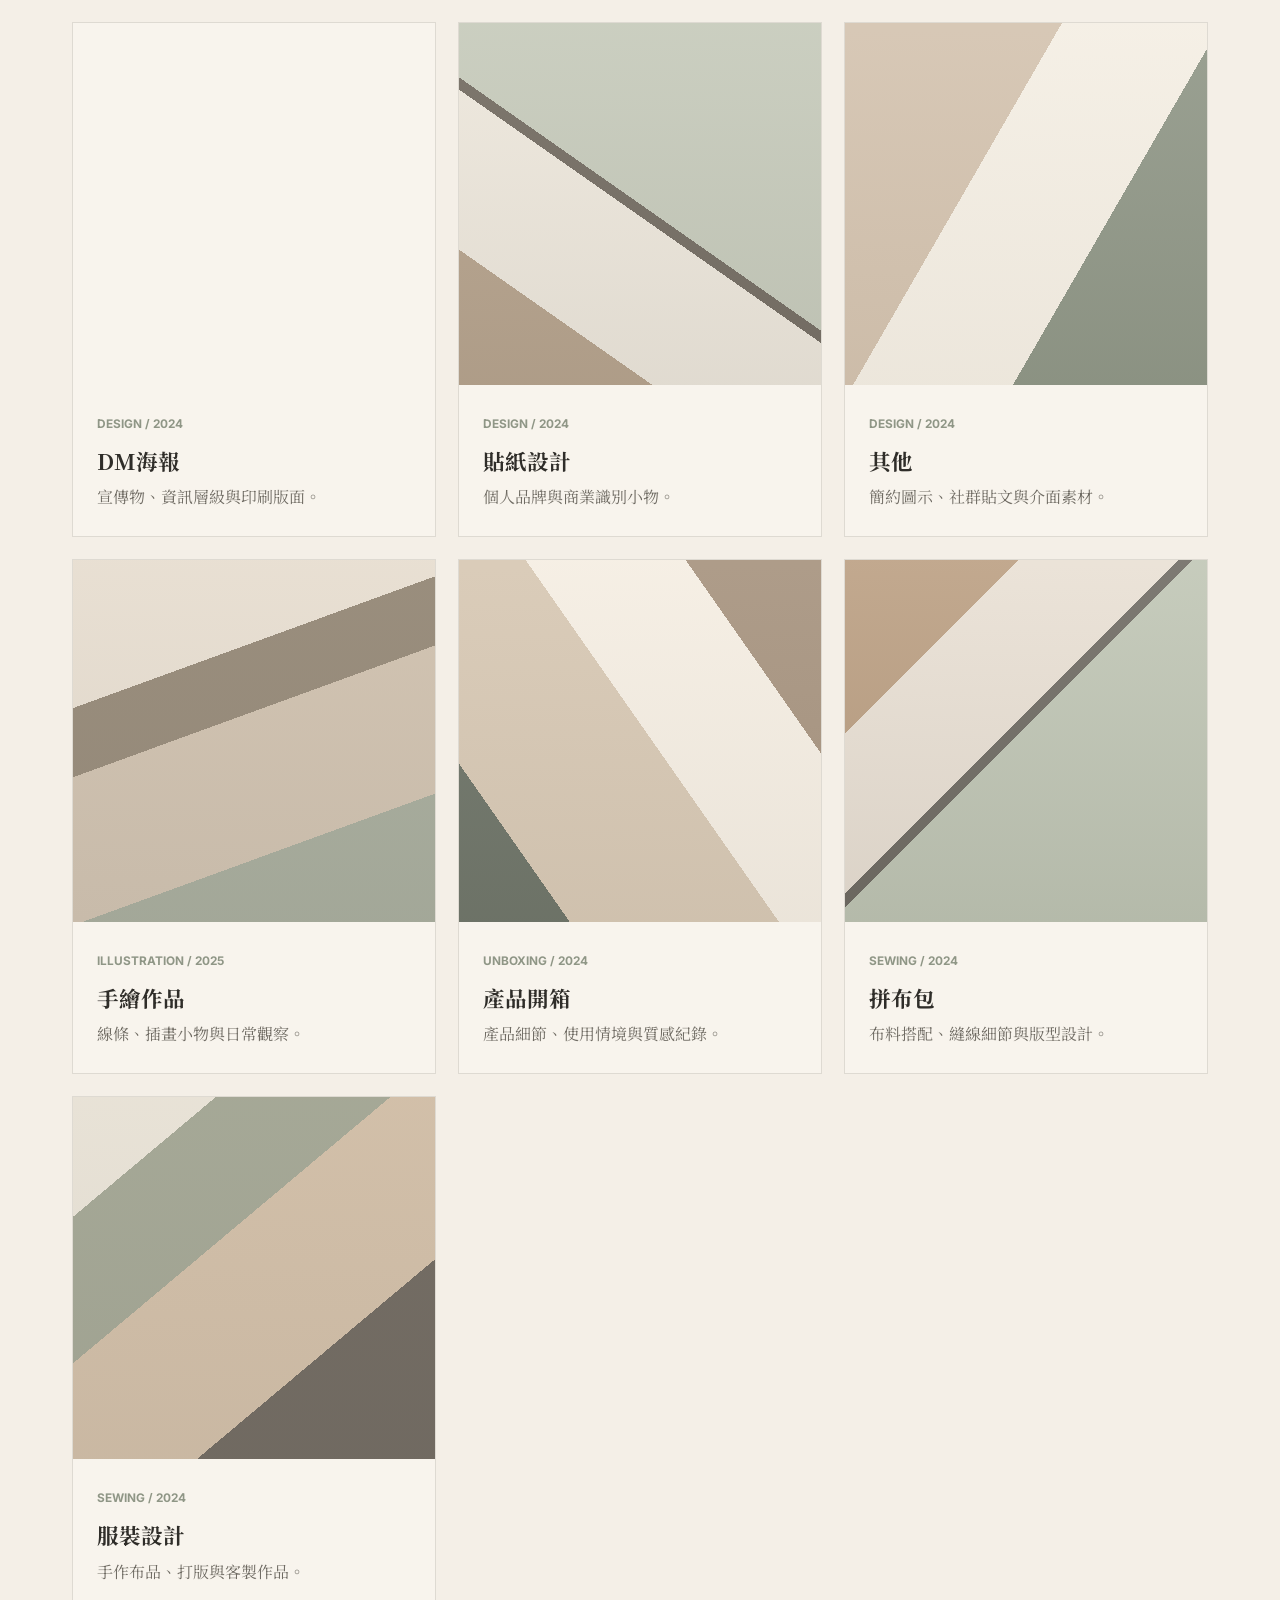
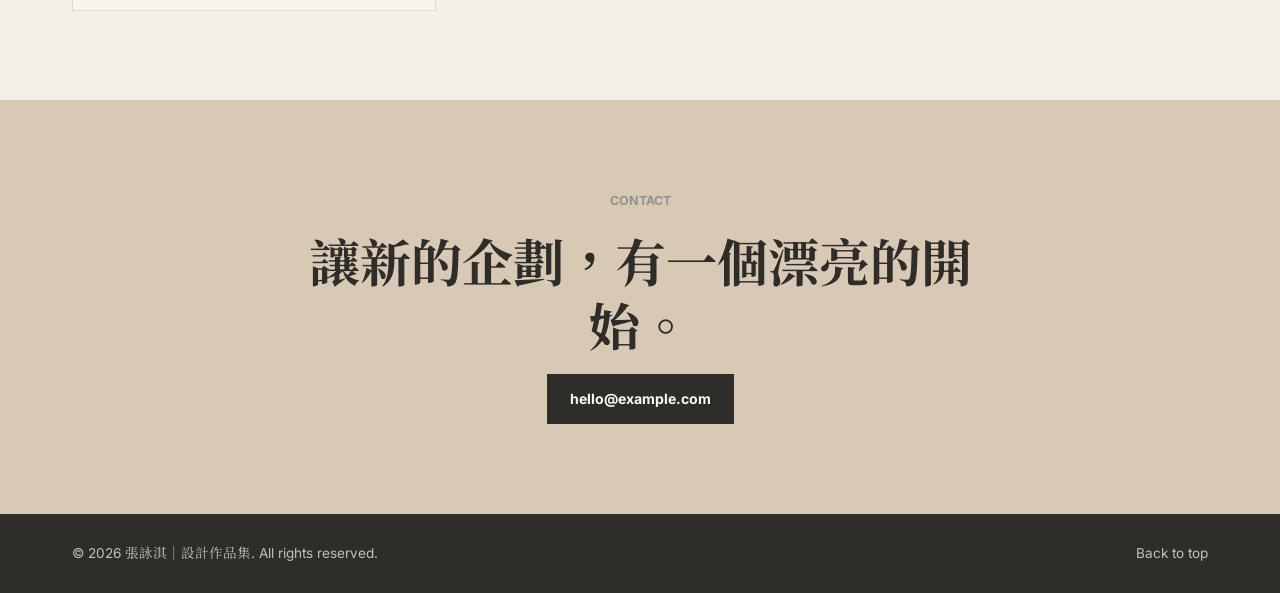
==== commit c0d8010e: "Add files via upload" ====
--- a/index.html
+++ b/index.html
@@ -7,7 +7,7 @@
       name="description"
       content="高級感品牌風格作品集網站，收錄情境攝影、設計、手繪、開箱文與服裝縫紉作品。"
     />
-    <title>Atelier Mori | 作品集</title>
+    <title>張詠淇｜設計作品集</title>
     <link rel="preconnect" href="https://fonts.googleapis.com" />
     <link rel="preconnect" href="https://fonts.gstatic.com" crossorigin />
     <link
@@ -20,7 +20,7 @@
     <header class="site-header" data-header>
       <a class="brand" href="index.html#top" aria-label="回到首頁">
         <span class="brand-mark"></span>
-        Atelier Mori
+        張詠淇｜設計作品集
       </a>
 
       <button class="menu-toggle" type="button" aria-expanded="false" aria-controls="site-nav">
@@ -36,29 +36,48 @@
     </header>
 
     <main id="top">
-      <section class="hero" aria-labelledby="hero-title">
-        <div class="hero-media" aria-hidden="true">
-          <div class="hero-frame frame-one"></div>
-          <div class="hero-frame frame-two"></div>
-          <div class="hero-frame frame-three"></div>
-        </div>
-
-        <div class="hero-content">
-          <p class="eyebrow">Visual Portfolio / Selected Works</p>
-          <h1 id="hero-title">以安靜的美感，整理每一段被看見的故事。</h1>
-          <p class="hero-copy">
-            莫蘭迪色調、米色大地色系與細緻留白，為攝影、設計、手作與生活風格作品建立一個高級且耐看的展示空間。
+      <section class="hero" aria-label="首頁形象 Banner">
+        <div class="hero-banner" aria-hidden="true"></div>
+      </section>
+
+      <section class="section about" id="about" aria-labelledby="about-title">
+        <div class="about-portrait" aria-hidden="true"></div>
+        <div class="about-content">
+          <p class="eyebrow">About</p>
+          <h2 id="about-title">關於我</h2>
+          <p>
+            我是張詠淇，擅長將行政管理、電商營運、美編設計、網站維護與商品攝影整合在同一套清楚可執行的工作流程裡。
           </p>
-          <div class="hero-actions">
-            <a class="button primary" href="#works">瀏覽作品</a>
-            <a class="button ghost" href="#about">認識我</a>
-          </div>
-        </div>
-
-        <div class="hero-note" aria-label="品牌關鍵字">
-          <span>Editorial</span>
-          <span>Minimal</span>
-          <span>Earth Tone</span>
+          <p>
+            這裡整理我的設計作品、情境攝影、手繪與服裝縫紉紀錄，也呈現我在後台管理、平台營運與跨部門協作上的實務經驗。
+          </p>
+        </div>
+
+        <div class="skills-panel" aria-label="我擅長的工具與能力">
+          <div class="skill-group">
+            <h3>行政總務</h3>
+            <p>ERP操作使用(鼎新/正航/文中)、業務報表製作與分析、進銷貨庫存管理、辦公室物品採購、出缺勤管理、零用金管理、薪資核對計算、產品毛利與成本計算、檔案報表/簡報製作、進貨入庫、訂單包裝出貨、交期回覆、退換貨、客訴處理、客戶及廠商帳款月結。</p>
+          </div>
+
+          <div class="skill-group">
+            <h3>美編設計</h3>
+            <p>Adobe Photoshop、CorelDraw、Illustrator、Movavi Video Editor、Adobe Premiere Pro，以及各種 AI 工具快速使用。</p>
+          </div>
+
+          <div class="skill-group">
+            <h3>網站製作</h3>
+            <p>網域連結、WordPress、商品情境攝影(使用專業無反全幅相機及攝影燈)、手繪漫畫。</p>
+          </div>
+
+          <div class="skill-group">
+            <h3>電商網拍</h3>
+            <p>各電商平台管理(蝦皮/momo/東森/pchome/pinkoi/樂天/露天拍賣/奇摩購物)、平台活動更新、與平台 PM 接洽、Banner 製作設計、商品上架文案、客服回覆、對帳與訂單報表、庫存檢查、網站版面建構與維護(shopline/cyberbiz/wordpress)、簡易網頁語法修改、金流物流申請、程式碼串接、FB企業平台串接、Google GA 設定、Google 廣告投放、促銷活動規劃。</p>
+          </div>
+
+          <div class="skill-group">
+            <h3>證照</h3>
+            <p>丙級中餐(葷食)烹調技術士、丙級烘焙食品技術士。</p>
+          </div>
         </div>
       </section>
 
@@ -66,9 +85,6 @@
         <div class="section-heading">
           <p class="eyebrow">Portfolio</p>
           <h2 id="works-title">作品展示</h2>
-          <p>
-            每張作品卡片都能點進相本頁，後續可把示意封面換成你的照片，也可以繼續新增更多分類與作品。
-          </p>
         </div>
 
         <div class="filter-bar" role="list" aria-label="作品分類">
@@ -200,34 +216,6 @@
         </div>
       </section>
 
-      <section class="section about" id="about" aria-labelledby="about-title">
-        <div class="about-portrait" aria-hidden="true"></div>
-        <div class="about-content">
-          <p class="eyebrow">About</p>
-          <h2 id="about-title">關於我</h2>
-          <p>
-            我是一位重視氛圍、材質與敘事節奏的創作者，擅長將影像、設計與手作作品整理成清楚且有記憶點的視覺語言。
-          </p>
-          <p>
-            這個網站可以作為攝影作品集、設計作品集、手作紀錄與品牌企劃入口，也能逐步擴充成更多相本頁面。
-          </p>
-          <dl class="about-list">
-            <div>
-              <dt>Style</dt>
-              <dd>Minimal, Editorial, Morandi</dd>
-            </div>
-            <div>
-              <dt>Focus</dt>
-              <dd>Design, Photography, Handmade</dd>
-            </div>
-            <div>
-              <dt>Based</dt>
-              <dd>Taiwan / Available Worldwide</dd>
-            </div>
-          </dl>
-        </div>
-      </section>
-
       <section class="section contact" id="contact" aria-labelledby="contact-title">
         <p class="eyebrow">Contact</p>
         <h2 id="contact-title">讓新的企劃，有一個漂亮的開始。</h2>
@@ -236,7 +224,7 @@
     </main>
 
     <footer class="site-footer">
-      <p>© 2026 Atelier Mori. All rights reserved.</p>
+      <p>© 2026 張詠淇｜設計作品集. All rights reserved.</p>
       <a href="#top">Back to top</a>
     </footer>
 
--- a/styles.css
+++ b/styles.css
@@ -61,9 +61,10 @@
   align-items: center;
   display: inline-flex;
   font-family: var(--serif);
-  font-size: 1.05rem;
+  font-size: clamp(0.9rem, 2.4vw, 1.05rem);
   font-weight: 700;
   gap: 12px;
+  line-height: 1.35;
 }
 
 .brand-mark {
@@ -121,29 +122,24 @@
 }
 
 .hero {
-  display: grid;
   min-height: 100svh;
   overflow: hidden;
-  padding: 118px clamp(20px, 6vw, 72px) 48px;
-  place-items: center;
+  padding: 0;
   position: relative;
 }
 
 .hero::before {
-  background:
-    linear-gradient(120deg, rgba(244, 239, 231, 0.96) 0%, rgba(244, 239, 231, 0.62) 52%, rgba(194, 200, 184, 0.34) 100%),
-    radial-gradient(circle at 82% 18%, rgba(185, 163, 140, 0.34), transparent 30%);
-  content: "";
-  inset: 0;
-  position: absolute;
-}
-
-.hero-media {
-  inset: 92px clamp(18px, 5vw, 70px) 54px auto;
-  max-width: 48vw;
-  position: absolute;
-  width: 640px;
-  z-index: 1;
+  display: none;
+}
+
+.hero-banner {
+  background:
+    linear-gradient(90deg, rgba(47, 45, 41, 0.14), rgba(244, 239, 231, 0.06)),
+    url("https://blogger.googleusercontent.com/img/b/R29vZ2xl/AVvXsEiQ8E-fzzjZbGOMvKHkxKmndUxIi_925nS97anojtnrzBPplL-r1G-qzDWkoSuX3N8d47ANyQHRQ9u9bFU69H20wc56PY6MrsRxnnqPZnPpgMj8Q4M91_Lkjba7FX1373-vJtc5eB1AOZHBfKFQGZG1z_btv7C4yjzAHsK01eBqqrFEF1-CXW140nU/s1000/01.jpg");
+  background-position: center;
+  background-size: cover;
+  min-height: 100svh;
+  width: 100%;
 }
 
 .hero-frame,
@@ -289,27 +285,16 @@
 }
 
 .section {
-  padding: clamp(72px, 10vw, 132px) clamp(20px, 6vw, 72px);
+  padding: clamp(58px, 7vw, 96px) clamp(20px, 6vw, 72px);
 }
 
 .section-heading {
-  display: grid;
-  gap: 18px;
-  grid-template-columns: minmax(0, 0.8fr) minmax(280px, 0.55fr);
-  margin-bottom: 38px;
+  margin-bottom: 22px;
 }
 
 .section-heading .eyebrow,
 .section-heading h2 {
-  grid-column: 1;
-}
-
-.section-heading p {
-  align-self: end;
-  color: var(--stone);
-  grid-column: 2;
-  grid-row: 1 / span 2;
-  margin-bottom: 12px;
+  max-width: 760px;
 }
 
 .filter-bar {
@@ -433,11 +418,11 @@
 }
 
 .about {
-  align-items: center;
+  align-items: start;
   background: var(--paper);
   display: grid;
-  gap: clamp(34px, 6vw, 86px);
-  grid-template-columns: minmax(260px, 0.78fr) minmax(0, 1fr);
+  gap: clamp(28px, 5vw, 62px);
+  grid-template-columns: minmax(240px, 0.46fr) minmax(0, 0.64fr) minmax(320px, 0.9fr);
 }
 
 .about-portrait {
@@ -479,6 +464,38 @@
 
 .about-list dd {
   margin: 0;
+}
+
+.skills-panel {
+  border-left: 1px solid var(--line);
+  display: grid;
+  gap: 0;
+  padding-left: clamp(22px, 3vw, 40px);
+}
+
+.skill-group {
+  border-bottom: 1px solid var(--line);
+  padding: 0 0 22px;
+}
+
+.skill-group + .skill-group {
+  padding-top: 22px;
+}
+
+.skill-group h3 {
+  font-size: 1.1rem;
+  margin-bottom: 8px;
+}
+
+.skill-group p {
+  color: var(--stone);
+  font-size: 0.92rem;
+  line-height: 1.78;
+  margin-bottom: 0;
+}
+
+.works {
+  padding-top: clamp(46px, 6vw, 76px);
 }
 
 .contact {
@@ -708,29 +725,12 @@
     padding: 14px 0;
   }
 
-  .hero {
-    align-items: end;
-    min-height: 820px;
-    padding-top: 96px;
-  }
-
-  .hero-media {
-    inset: 84px 20px auto;
-    height: 370px;
-    max-width: none;
-    width: auto;
-  }
-
-  .hero-content {
-    margin-top: 330px;
-  }
-
-  .hero-note {
-    justify-content: flex-start;
+  .hero,
+  .hero-banner {
+    min-height: 82svh;
   }
 
   .section-heading,
-  .about,
   .album-hero-grid {
     grid-template-columns: 1fr;
   }
@@ -746,6 +746,17 @@
     grid-template-columns: repeat(2, minmax(0, 1fr));
   }
 
+  .about {
+    grid-template-columns: 1fr;
+  }
+
+  .skills-panel {
+    border-left: 0;
+    border-top: 1px solid var(--line);
+    padding-left: 0;
+    padding-top: 28px;
+  }
+
   .gallery-grid {
     grid-template-columns: repeat(3, minmax(0, 1fr));
   }
@@ -760,17 +771,9 @@
     font-size: clamp(2.45rem, 15vw, 4.1rem);
   }
 
-  .hero {
-    min-height: 790px;
-    padding-inline: 18px;
-  }
-
-  .hero-media {
-    height: 315px;
-  }
-
-  .hero-content {
-    margin-top: 300px;
+  .hero,
+  .hero-banner {
+    min-height: 76svh;
   }
 
   .hero-actions,
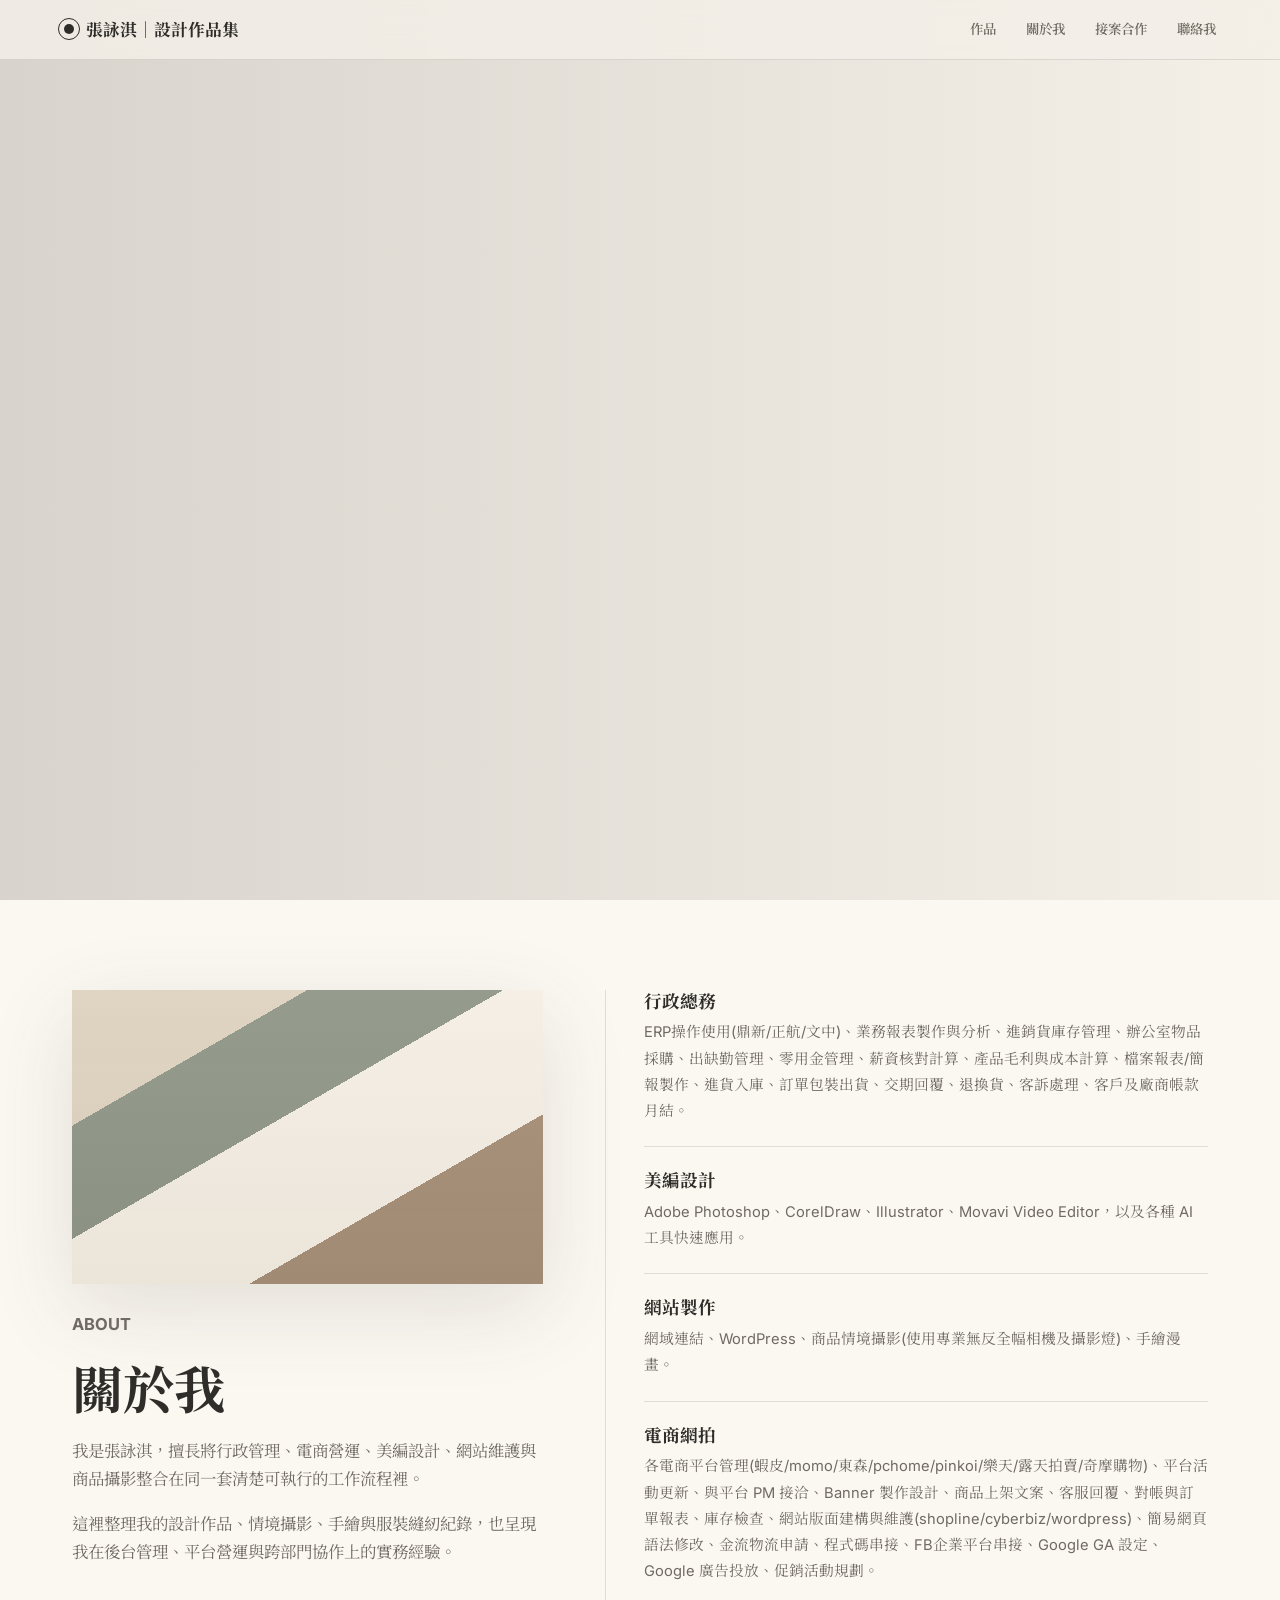
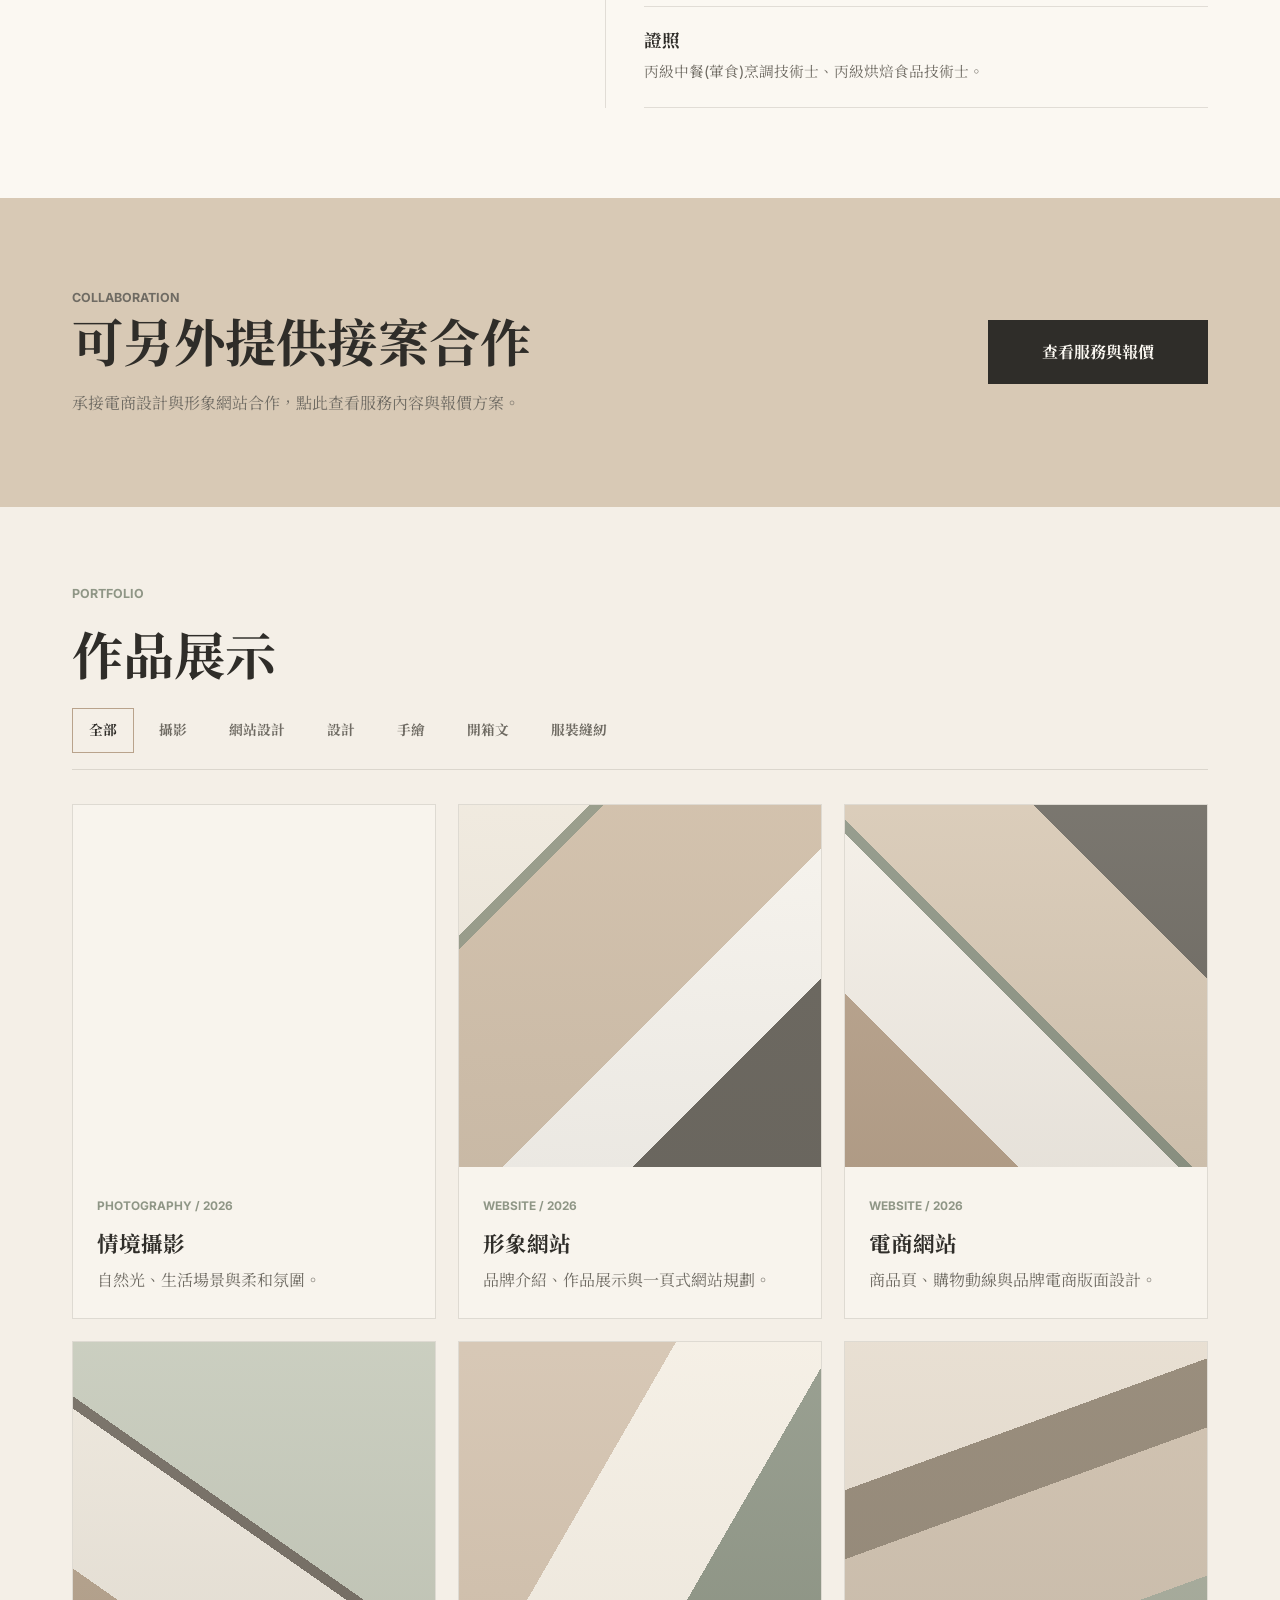
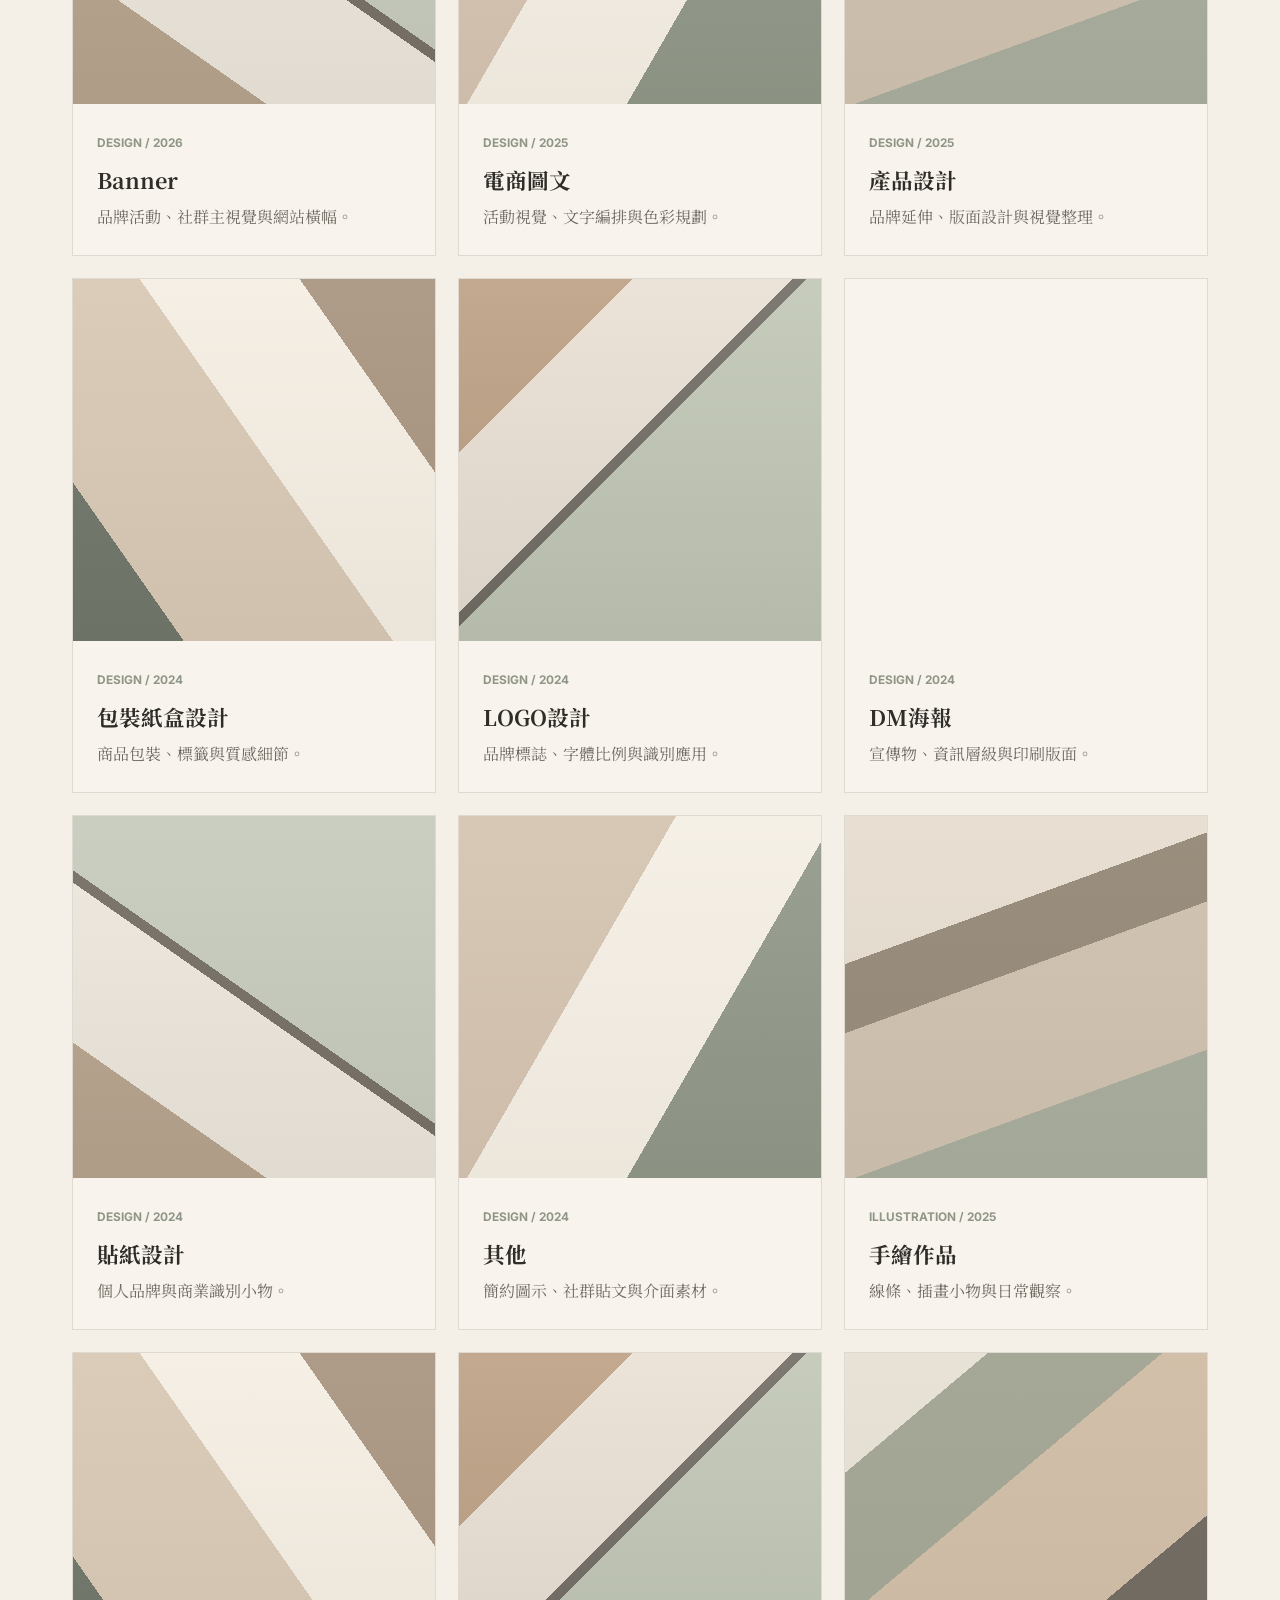
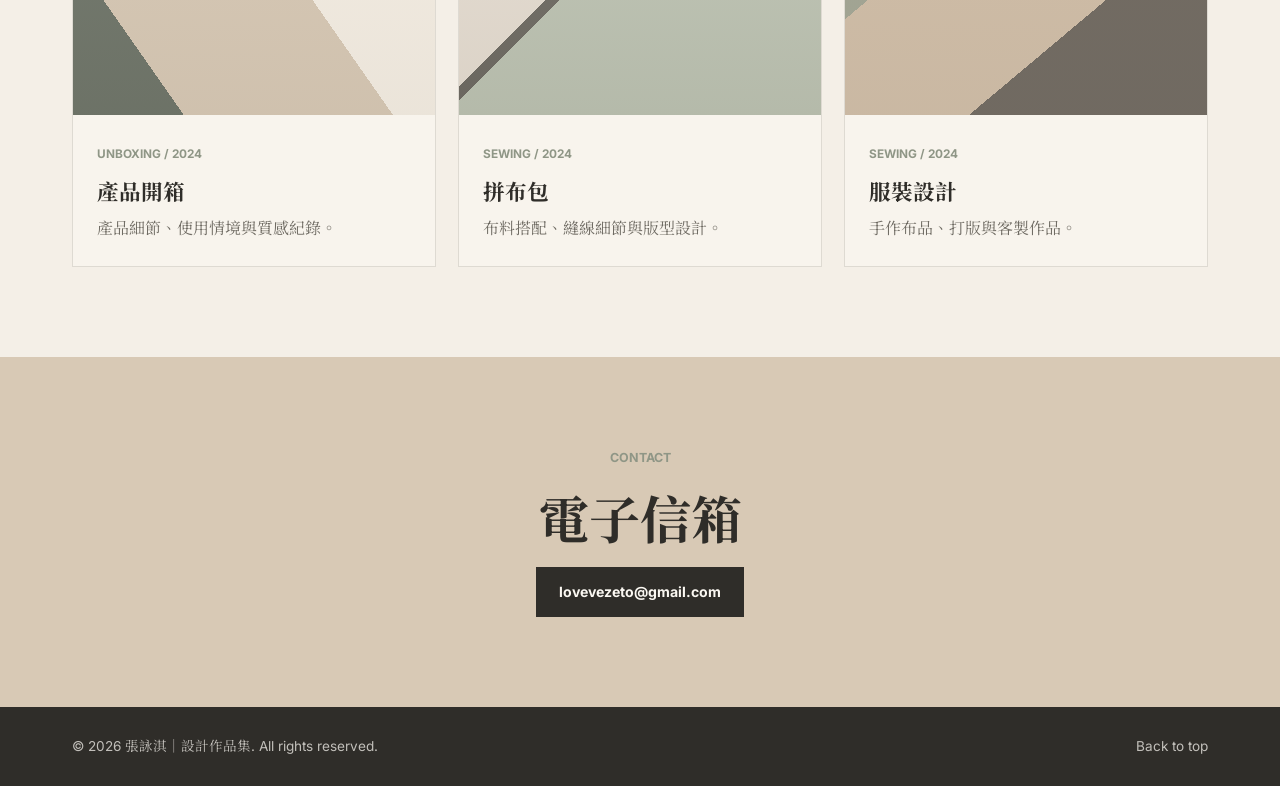
==== commit aaaa3e62: "Add files via upload" ====
--- a/index.html
+++ b/index.html
@@ -31,7 +31,8 @@
       <nav class="site-nav" id="site-nav">
         <a href="#works">作品</a>
         <a href="#about">關於我</a>
-        <a href="#contact">聯絡</a>
+        <a href="services.html">接案合作</a>
+        <a href="#contact">聯絡我</a>
       </nav>
     </header>
 
@@ -41,16 +42,18 @@
       </section>
 
       <section class="section about" id="about" aria-labelledby="about-title">
-        <div class="about-portrait" aria-hidden="true"></div>
-        <div class="about-content">
-          <p class="eyebrow">About</p>
-          <h2 id="about-title">關於我</h2>
-          <p>
-            我是張詠淇，擅長將行政管理、電商營運、美編設計、網站維護與商品攝影整合在同一套清楚可執行的工作流程裡。
-          </p>
-          <p>
-            這裡整理我的設計作品、情境攝影、手繪與服裝縫紉紀錄，也呈現我在後台管理、平台營運與跨部門協作上的實務經驗。
-          </p>
+        <div class="about-main">
+          <div class="about-portrait" aria-hidden="true"></div>
+          <div class="about-content">
+            <p class="eyebrow">About</p>
+            <h2 id="about-title">關於我</h2>
+            <p>
+              我是張詠淇，擅長將行政管理、電商營運、美編設計、網站維護與商品攝影整合在同一套清楚可執行的工作流程裡。
+            </p>
+            <p>
+              這裡整理我的設計作品、情境攝影、手繪與服裝縫紉紀錄，也呈現我在後台管理、平台營運與跨部門協作上的實務經驗。
+            </p>
+          </div>
         </div>
 
         <div class="skills-panel" aria-label="我擅長的工具與能力">
@@ -61,7 +64,7 @@
 
           <div class="skill-group">
             <h3>美編設計</h3>
-            <p>Adobe Photoshop、CorelDraw、Illustrator、Movavi Video Editor、Adobe Premiere Pro，以及各種 AI 工具快速使用。</p>
+            <p>Adobe Photoshop、CorelDraw、Illustrator、Movavi Video Editor，以及各種 AI 工具快速應用。</p>
           </div>
 
           <div class="skill-group">
@@ -79,6 +82,17 @@
             <p>丙級中餐(葷食)烹調技術士、丙級烘焙食品技術士。</p>
           </div>
         </div>
+      </section>
+
+      <section class="section collaboration" aria-labelledby="collaboration-title">
+        <div>
+          <p class="eyebrow">Collaboration</p>
+          <h2 id="collaboration-title">可另外提供接案合作</h2>
+          <p>
+            承接電商設計與形象網站合作，點此查看服務內容與報價方案。
+          </p>
+        </div>
+        <a class="button primary collaboration-button" href="services.html">查看服務與報價</a>
       </section>
 
       <section class="section works" id="works" aria-labelledby="works-title">
@@ -90,6 +104,7 @@
         <div class="filter-bar" role="list" aria-label="作品分類">
           <button class="filter-button active" type="button" data-filter="all">全部</button>
           <button class="filter-button" type="button" data-filter="photo">攝影</button>
+          <button class="filter-button" type="button" data-filter="website">網站設計</button>
           <button class="filter-button" type="button" data-filter="design">設計</button>
           <button class="filter-button" type="button" data-filter="handdrawn">手繪</button>
           <button class="filter-button" type="button" data-filter="unboxing">開箱文</button>
@@ -106,6 +121,24 @@
             </div>
           </a>
 
+          <a class="album-card" href="album.html?id=brand-website" data-category="website">
+            <div class="album-cover website-brand-image"></div>
+            <div class="album-info">
+              <span>Website / 2026</span>
+              <h3>形象網站</h3>
+              <p>品牌介紹、作品展示與一頁式網站規劃。</p>
+            </div>
+          </a>
+
+          <a class="album-card" href="album.html?id=ecommerce-website" data-category="website">
+            <div class="album-cover website-shop-image"></div>
+            <div class="album-info">
+              <span>Website / 2026</span>
+              <h3>電商網站</h3>
+              <p>商品頁、購物動線與品牌電商版面設計。</p>
+            </div>
+          </a>
+
           <a class="album-card" href="album.html?id=banner" data-category="design">
             <div class="album-cover cover-02"></div>
             <div class="album-info">
@@ -218,8 +251,8 @@
 
       <section class="section contact" id="contact" aria-labelledby="contact-title">
         <p class="eyebrow">Contact</p>
-        <h2 id="contact-title">讓新的企劃，有一個漂亮的開始。</h2>
-        <a class="button primary" href="mailto:hello@example.com">hello@example.com</a>
+        <h2 id="contact-title">電子信箱</h2>
+        <a class="button primary" href="mailto:lovevezeto@gmail.com">lovevezeto@gmail.com</a>
       </section>
     </main>
 
--- a/styles.css
+++ b/styles.css
@@ -300,9 +300,9 @@
 .filter-bar {
   border-bottom: 1px solid var(--line);
   display: flex;
+  flex-wrap: wrap;
   gap: 8px;
   margin-bottom: 34px;
-  overflow-x: auto;
   padding-bottom: 16px;
 }
 
@@ -311,7 +311,6 @@
   border: 1px solid transparent;
   color: var(--stone);
   cursor: pointer;
-  flex: 0 0 auto;
   font-size: 0.86rem;
   font-weight: 700;
   padding: 10px 16px;
@@ -369,6 +368,22 @@
   background-size: cover;
 }
 
+.website-brand-image {
+  background:
+    linear-gradient(rgba(47, 45, 41, 0.02), rgba(47, 45, 41, 0.08)),
+    linear-gradient(135deg, #f4eee3 0 18%, #9da18f 18% 20%, #d6c5b0 20% 56%, #fbf8f2 56% 74%, #6f6b63 74%);
+  background-position: center;
+  background-size: cover;
+}
+
+.website-shop-image {
+  background:
+    linear-gradient(rgba(255, 255, 255, 0.08), rgba(47, 45, 41, 0.07)),
+    linear-gradient(45deg, #b9a38c 0 24%, #f4efe7 24% 46%, #8f9686 46% 48%, #d8c9b5 48% 76%, #6f6b63 76%);
+  background-position: center;
+  background-size: cover;
+}
+
 .cover-02 {
   background:
     linear-gradient(rgba(255, 255, 255, 0.05), rgba(47, 45, 41, 0.07)),
@@ -422,19 +437,24 @@
   background: var(--paper);
   display: grid;
   gap: clamp(28px, 5vw, 62px);
-  grid-template-columns: minmax(240px, 0.46fr) minmax(0, 0.64fr) minmax(320px, 0.9fr);
+  grid-template-columns: minmax(300px, 0.78fr) minmax(320px, 1fr);
+}
+
+.about-main {
+  display: grid;
+  gap: 26px;
 }
 
 .about-portrait {
-  aspect-ratio: 4 / 5.2;
+  aspect-ratio: 16 / 10;
   background:
     linear-gradient(rgba(255, 255, 255, 0.06), rgba(47, 45, 41, 0.05)),
     linear-gradient(150deg, #ded1bf 0 24%, #8f9686 24% 44%, #f5eee3 44% 70%, #a68f77 70%);
-  min-height: 420px;
+  min-height: 0;
 }
 
 .about-content {
-  max-width: 680px;
+  max-width: 720px;
 }
 
 .about-content p {
@@ -496,6 +516,109 @@
 
 .works {
   padding-top: clamp(46px, 6vw, 76px);
+}
+
+.collaboration {
+  align-items: center;
+  background: var(--sand);
+  display: flex;
+  gap: 28px;
+  justify-content: space-between;
+}
+
+.collaboration h2 {
+  font-size: clamp(2rem, 4vw, 4rem);
+}
+
+.collaboration p {
+  color: var(--stone);
+  margin-bottom: 0;
+  max-width: 620px;
+}
+
+.collaboration .button {
+  flex: 0 0 auto;
+}
+
+.collaboration-button {
+  font-size: 1rem;
+  min-height: 64px;
+  min-width: 220px;
+  padding-inline: 34px;
+}
+
+.service-page {
+  background: var(--linen);
+  min-height: 100vh;
+}
+
+.service-hero {
+  padding-top: 150px;
+}
+
+.service-hero h1 {
+  font-size: clamp(3rem, 8vw, 7rem);
+  margin-bottom: 24px;
+}
+
+.pricing-section {
+  display: grid;
+  gap: 22px;
+  grid-template-columns: repeat(3, minmax(0, 1fr));
+  padding-top: 0;
+}
+
+.price-card {
+  background: rgba(251, 248, 242, 0.66);
+  border: 1px solid var(--line);
+  display: flex;
+  flex-direction: column;
+  min-height: 420px;
+  padding: clamp(24px, 3vw, 34px);
+}
+
+.price-card.featured {
+  background: var(--charcoal);
+  color: var(--paper);
+}
+
+.price-card.featured .eyebrow,
+.price-card.featured .price,
+.price-card.featured li {
+  color: rgba(251, 248, 242, 0.78);
+}
+
+.price-card h2 {
+  font-size: clamp(1.7rem, 3vw, 2.7rem);
+}
+
+.price {
+  color: var(--stone);
+  font-family: var(--serif);
+  font-size: 1.55rem;
+  font-weight: 700;
+  margin: 8px 0 28px;
+}
+
+.price-card ul {
+  color: var(--stone);
+  display: grid;
+  gap: 12px;
+  margin: auto 0 0;
+  padding-left: 20px;
+}
+
+.service-note {
+  align-items: center;
+  background: var(--paper);
+  display: flex;
+  gap: 28px;
+  justify-content: space-between;
+}
+
+.service-note p {
+  color: var(--stone);
+  max-width: 760px;
 }
 
 .contact {
@@ -750,6 +873,16 @@
     grid-template-columns: 1fr;
   }
 
+  .collaboration,
+  .service-note {
+    align-items: flex-start;
+    flex-direction: column;
+  }
+
+  .pricing-section {
+    grid-template-columns: 1fr;
+  }
+
   .skills-panel {
     border-left: 0;
     border-top: 1px solid var(--line);
@@ -816,7 +949,7 @@
   }
 
   .about-portrait {
-    min-height: 340px;
+    min-height: 0;
   }
 
   .about-list div {
